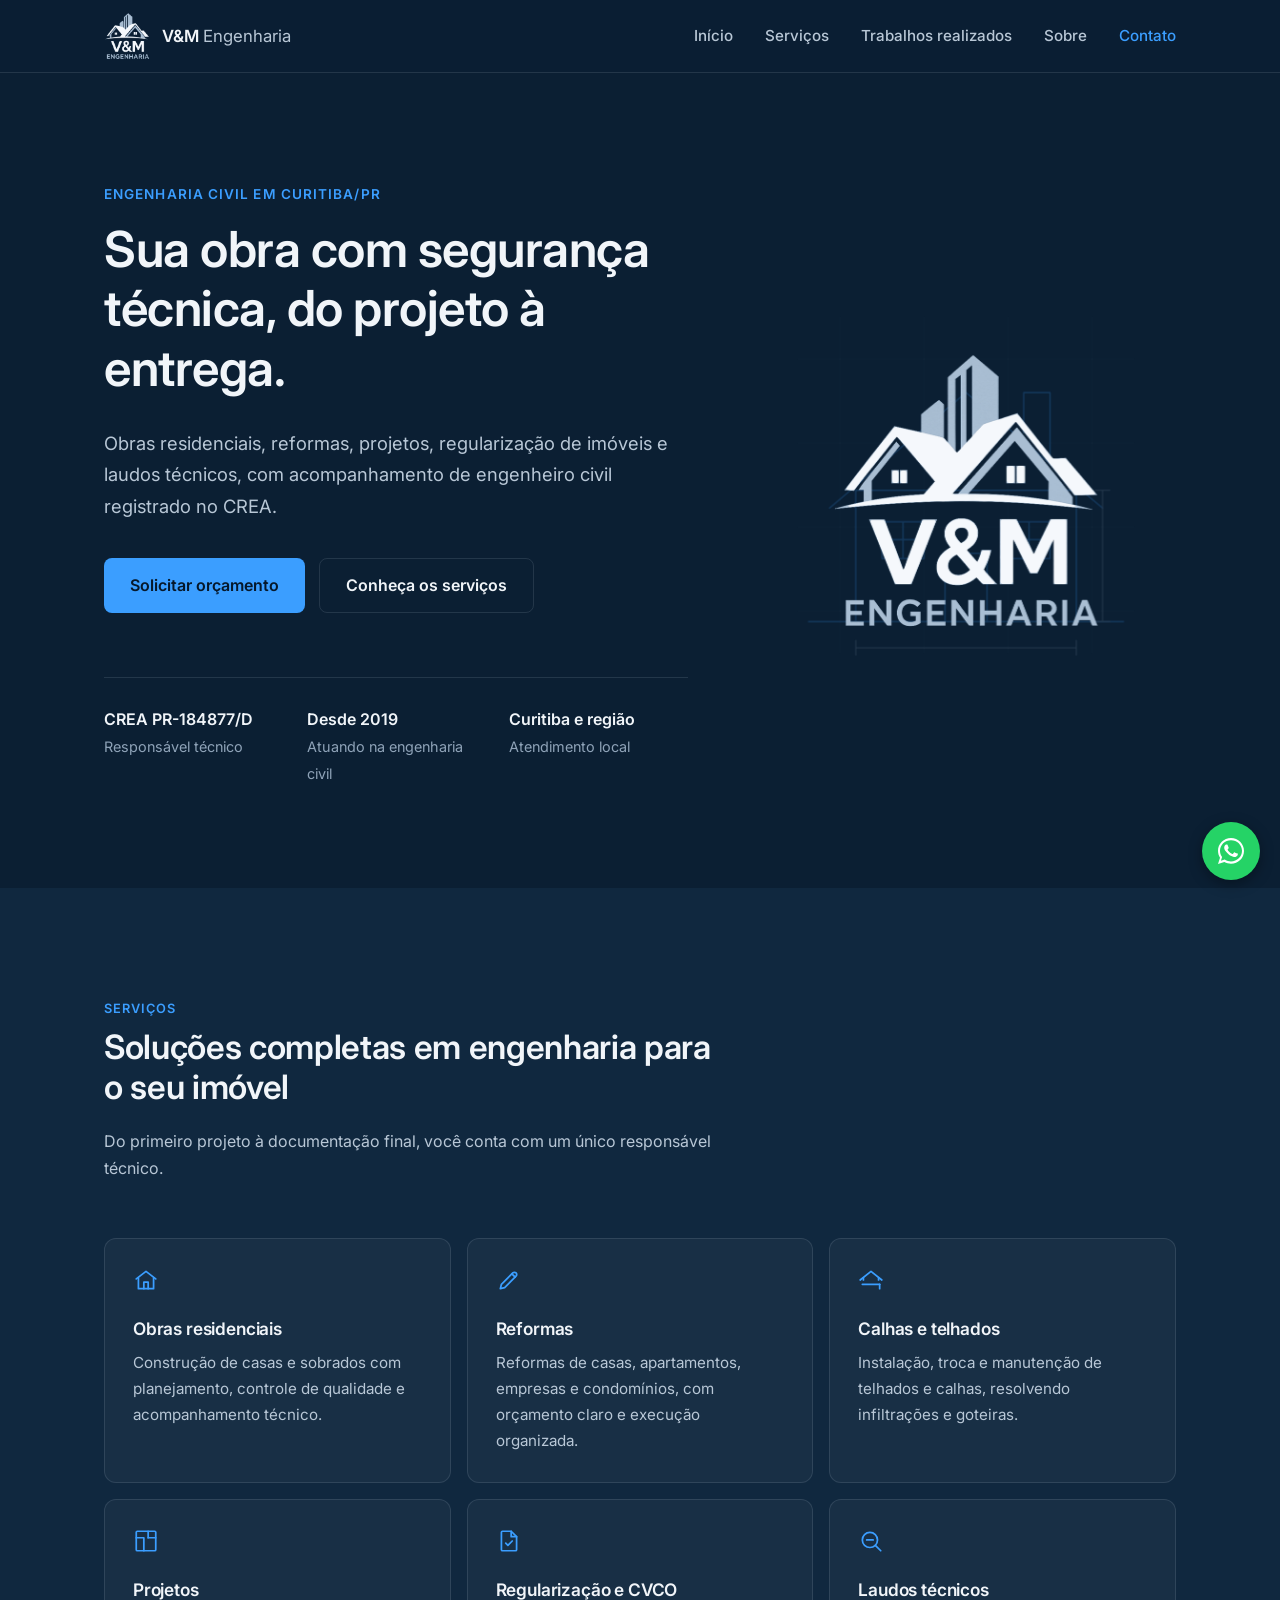
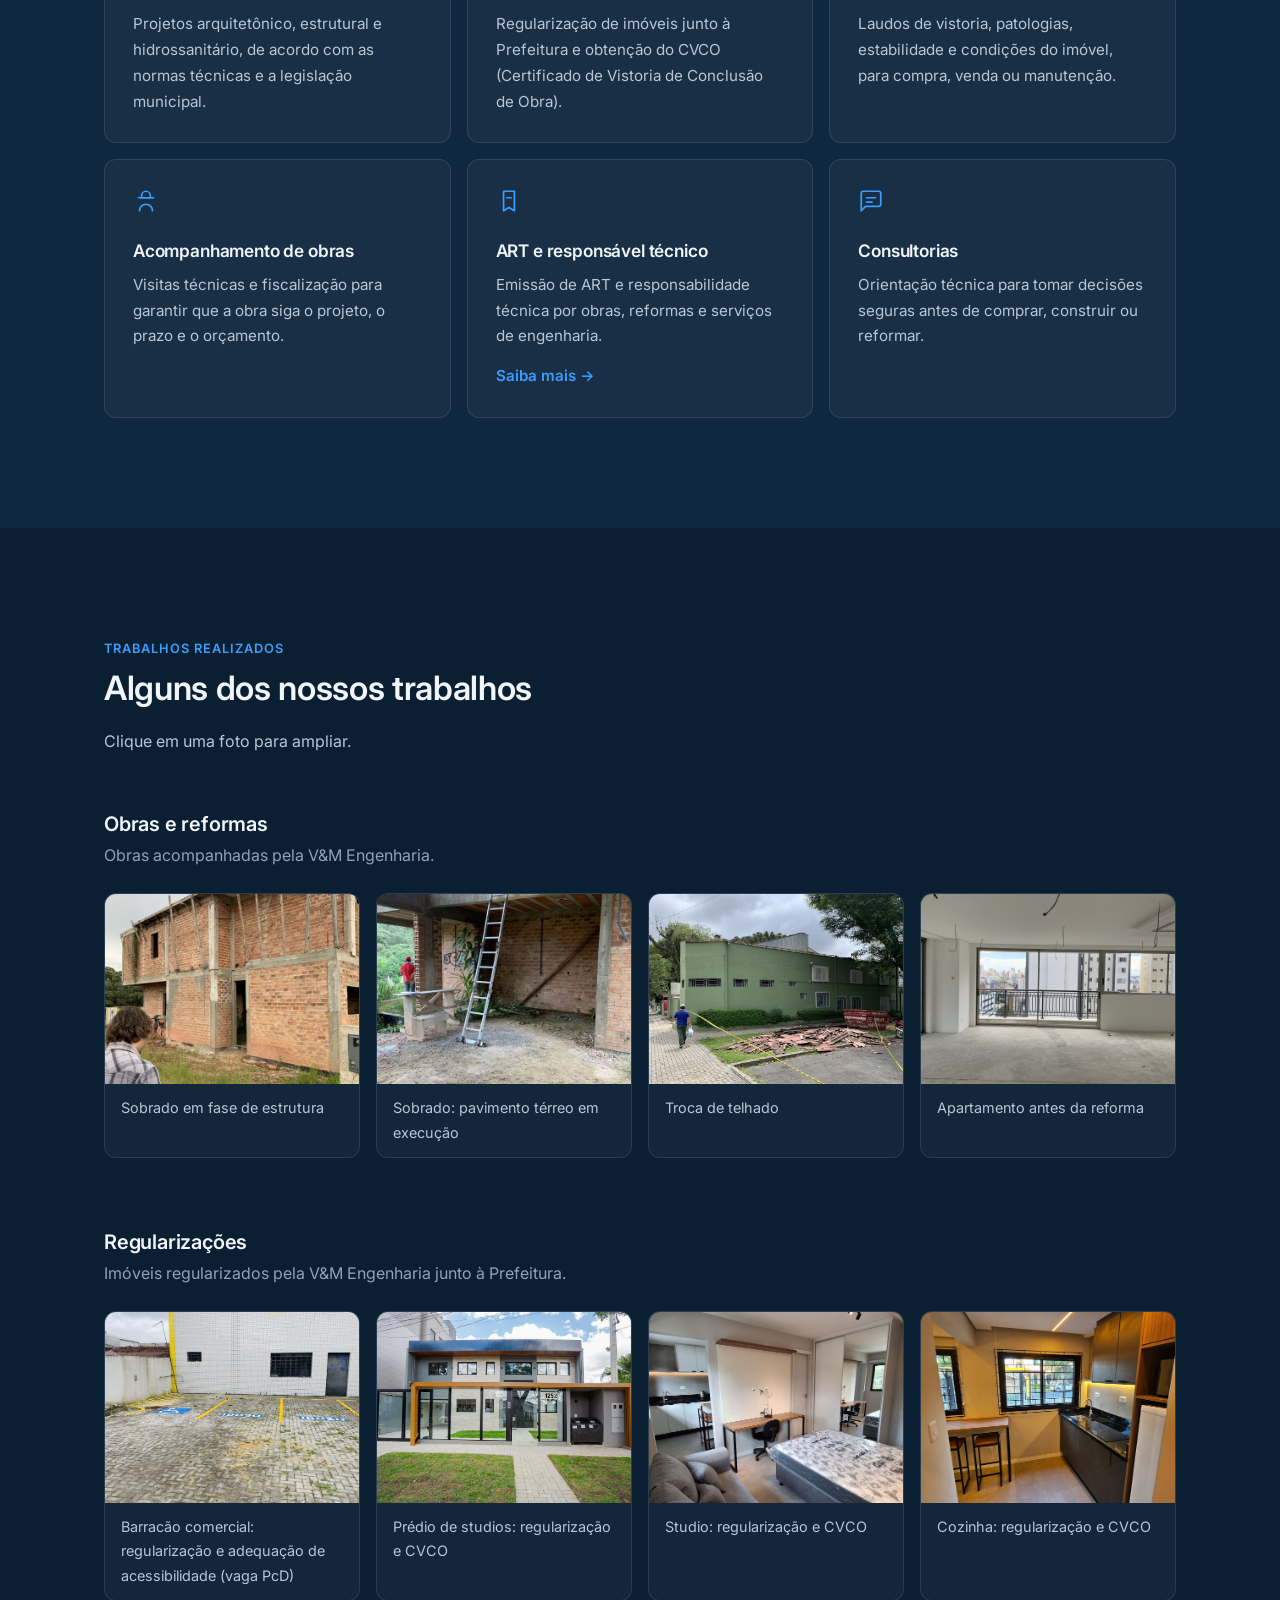
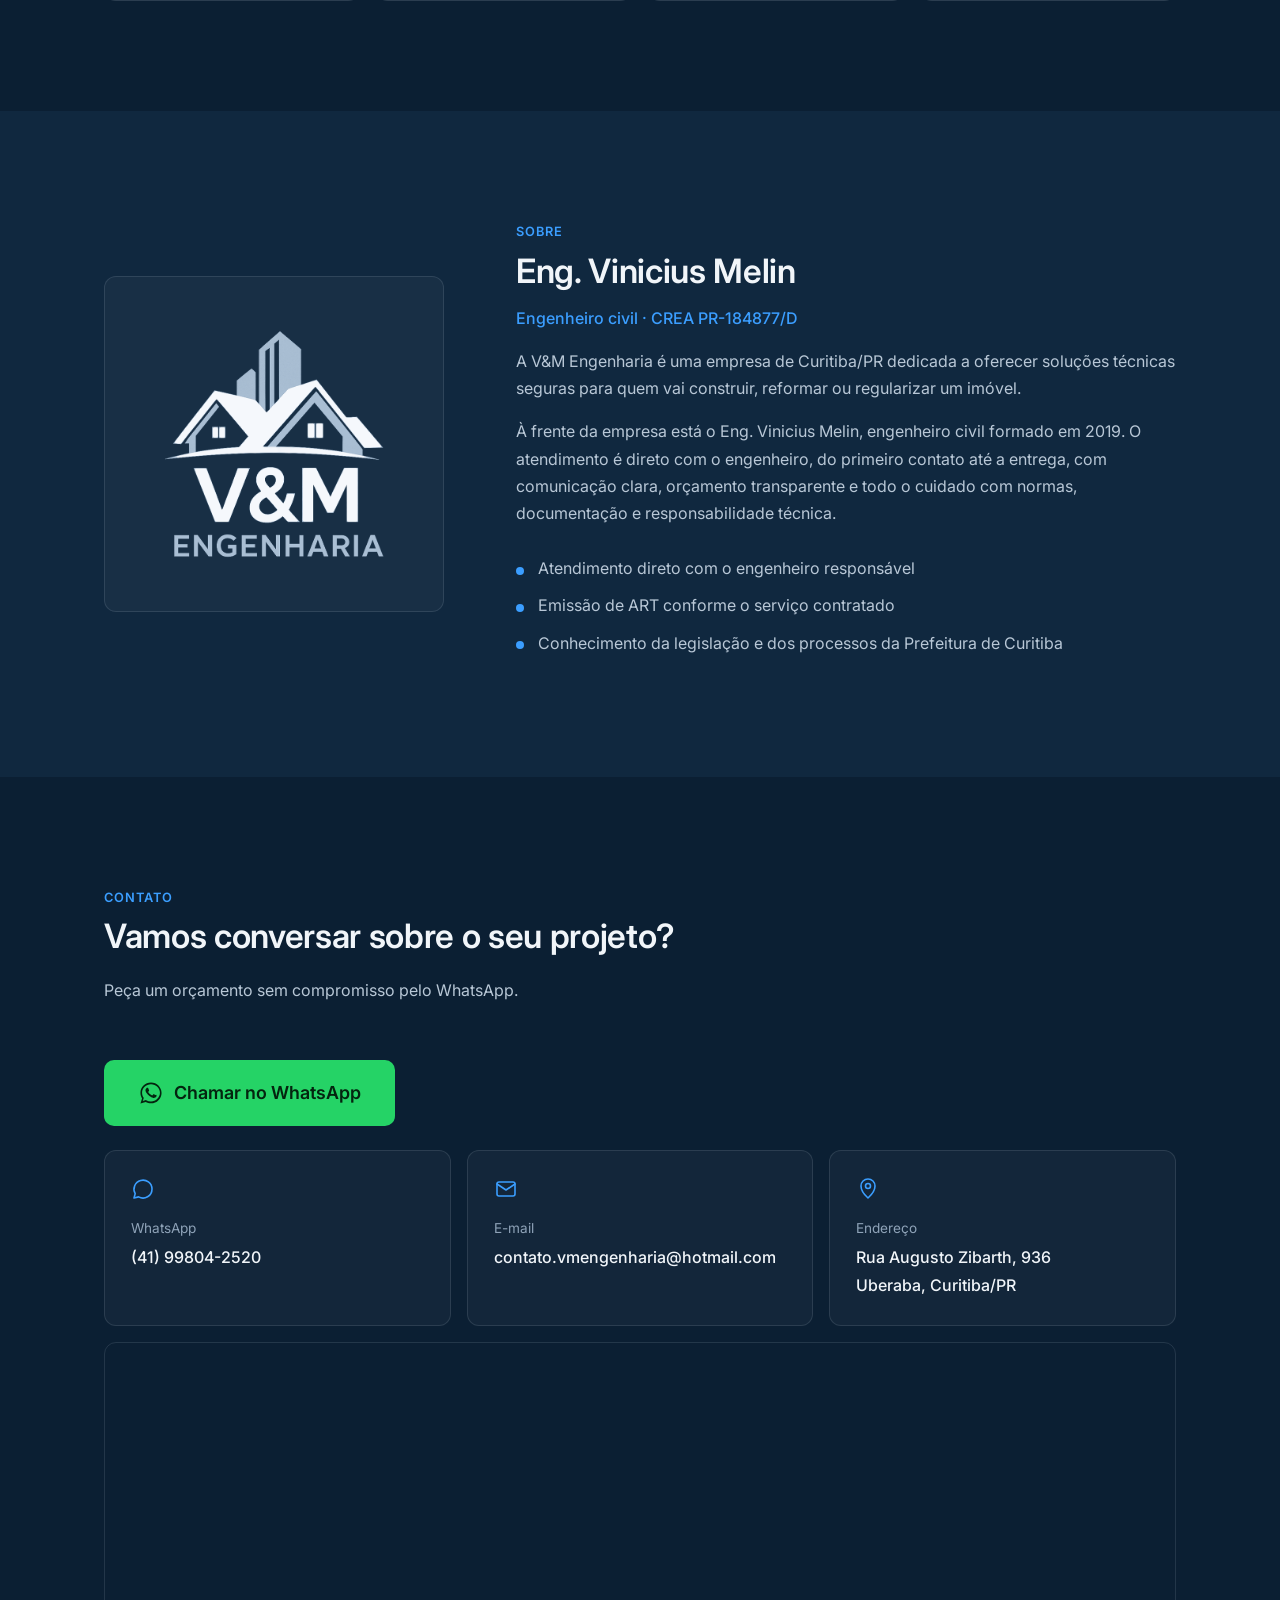
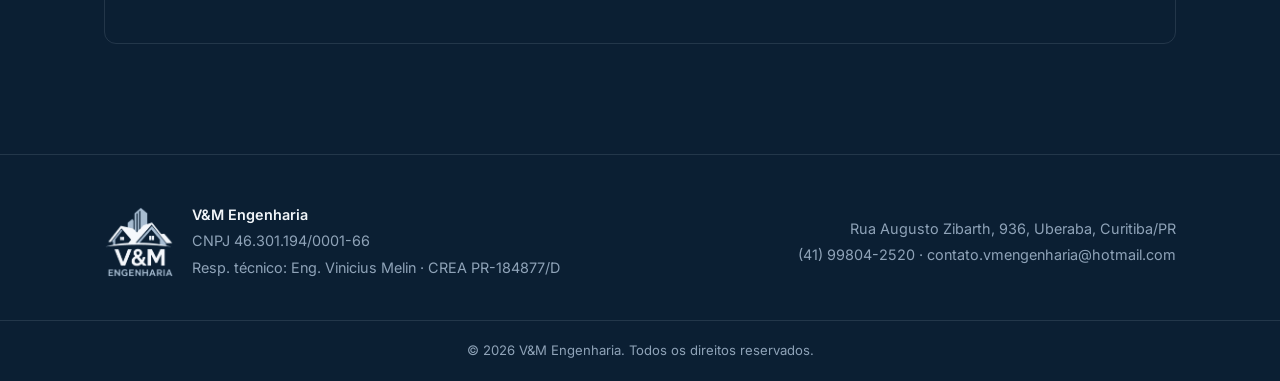
==== index.html @ ec6d2a5a "Publicação inicial Co-Authored-By: Claude Opus 5.5 <noreply@anthropic.com>" ====
<!DOCTYPE html>
<html lang="pt-BR">
<head>
  <meta charset="UTF-8">
  <meta name="viewport" content="width=device-width, initial-scale=1.0">
  <title>V&amp;M Engenharia | Engenharia civil em Curitiba/PR</title>
  <meta name="description" content="V&amp;M Engenharia em Curitiba/PR: obras residenciais, reformas, calhas e telhados, projetos, regularização de imóveis e CVCO, laudos técnicos e emissão de ART.">
  <meta property="og:type" content="website">
  <meta property="og:title" content="V&amp;M Engenharia">
  <meta property="og:description" content="Engenharia civil em Curitiba/PR: obras, reformas, projetos, regularização e laudos técnicos.">
  <meta property="og:url" content="https://vmengenhariacwb.github.io/">
  <meta property="og:image" content="https://vmengenhariacwb.github.io/fotos-otimizadas/og-image.jpg">
  <meta property="og:image:width" content="1200">
  <meta property="og:image:height" content="630">
  <meta name="theme-color" content="#0B1F33">
  <link rel="icon" type="image/png" href="fotos-otimizadas/favicon.png">
  <link rel="apple-touch-icon" href="fotos-otimizadas/favicon.png">
  <link rel="preconnect" href="https://fonts.googleapis.com">
  <link rel="preconnect" href="https://fonts.gstatic.com" crossorigin>
  <link href="https://fonts.googleapis.com/css2?family=Inter:wght@400;500;600;700&display=swap" rel="stylesheet">
  <link rel="stylesheet" href="css/style.css">
</head>
<body>

  <!-- ============ CABEÇALHO ============ -->
  <header class="header" id="topo">
    <div class="container header__inner">
      <a href="#inicio" class="header__logo" aria-label="V&amp;M Engenharia - voltar ao início">
        <img src="fotos-otimizadas/logo-vm-clara.png" alt="" width="46" height="48">
        <span>V&amp;M <strong>Engenharia</strong></span>
      </a>

      <button class="menu-toggle" aria-label="Abrir menu" aria-expanded="false" aria-controls="menu">
        <span></span><span></span><span></span>
      </button>

      <nav class="nav" id="menu">
        <a href="#inicio">Início</a>
        <a href="#servicos">Serviços</a>
        <a href="#trabalhos">Trabalhos realizados</a>
        <a href="#sobre">Sobre</a>
        <a href="#contato" class="nav__cta">Contato</a>
      </nav>
    </div>
  </header>

  <main>

    <!-- ============ INÍCIO ============ -->
    <section class="hero" id="inicio">
      <div class="container hero__inner">

        <!-- Animação: contorno de casa desenhado como planta técnica, depois o logo aparece -->
        <div class="planta hero__visual">
          <svg viewBox="0 0 400 400" aria-hidden="true">
            <g class="planta__grade">
              <path d="M40 80H360M40 160H360M40 240H360M40 320H360M80 40V360M160 40V360M240 40V360M320 40V360"/>
            </g>
            <g class="planta__casa">
              <path class="traco" style="--d:.1s" pathLength="1" d="M50 330H350"/>
              <path class="traco" style="--d:.4s" pathLength="1" d="M95 330V205H305V330"/>
              <path class="traco" style="--d:.9s" pathLength="1" d="M70 222 200 112 330 222"/>
              <path class="traco" style="--d:1.3s" pathLength="1" d="M255 150V112H280V172"/>
              <path class="traco" style="--d:1.5s" pathLength="1" d="M180 330V265H220V330"/>
              <path class="traco" style="--d:1.7s" pathLength="1" d="M120 235H160V270H120ZM140 235V270M120 252H160"/>
              <path class="traco" style="--d:1.8s" pathLength="1" d="M240 235H280V270H240ZM260 235V270M240 252H280"/>
              <path class="traco planta__cota" style="--d:2s" pathLength="1" d="M95 355H305M95 348V362M305 348V362"/>
              <path class="traco planta__cota" style="--d:2.1s" pathLength="1" d="M330 205V330M323 205H337M323 330H337"/>
            </g>
          </svg>
          <img class="planta__logo" src="fotos-otimizadas/logo-vm-clara.png" alt="Logo V&amp;M Engenharia" width="581" height="600">
        </div>

        <div class="hero__content">
          <p class="hero__tag">Engenharia civil em Curitiba/PR</p>
          <h1>Sua obra com segurança técnica, do projeto à entrega.</h1>
          <p class="hero__text">
            Obras residenciais, reformas, projetos, regularização de imóveis e laudos técnicos,
            com acompanhamento de engenheiro civil registrado no CREA.
          </p>
          <div class="hero__buttons">
            <a href="https://wa.me/5541998042520?text=Ol%C3%A1%2C%20vim%20pelo%20site%20da%20V%26M%20Engenharia%20e%20gostaria%20de%20um%20or%C3%A7amento." class="btn btn--primary" target="_blank" rel="noopener">Solicitar orçamento</a>
            <a href="#servicos" class="btn btn--outline">Conheça os serviços</a>
          </div>
          <ul class="hero__facts">
            <li><strong>CREA PR-184877/D</strong><span>Responsável técnico</span></li>
            <li><strong>Desde 2019</strong><span>Atuando na engenharia civil</span></li>
            <li><strong>Curitiba e região</strong><span>Atendimento local</span></li>
          </ul>
        </div>
      </div>
    </section>

    <!-- ============ SERVIÇOS ============ -->
    <section class="section section--alt" id="servicos">
      <div class="container">
        <div class="section__head">
          <p class="section__tag">Serviços</p>
          <h2>Soluções completas em engenharia para o seu imóvel</h2>
          <p>Do primeiro projeto à documentação final, você conta com um único responsável técnico.</p>
        </div>

        <div class="services">
          <article class="service anima-icone">
            <svg viewBox="0 0 24 24" aria-hidden="true"><path d="M3 11 12 4l9 7"/><path d="M5 10v10h14V10"/><path d="M10 20v-6h4v6"/></svg>
            <h3>Obras residenciais</h3>
            <p>Construção de casas e sobrados com planejamento, controle de qualidade e acompanhamento técnico.</p>
          </article>
          <article class="service anima-icone">
            <svg viewBox="0 0 24 24" aria-hidden="true"><path d="m14.7 6.3 3 3"/><path d="M4 20l1-4L15.5 5.5a2.1 2.1 0 0 1 3 3L8 19z"/></svg>
            <h3>Reformas</h3>
            <p>Reformas de casas, apartamentos, empresas e condomínios, com orçamento claro e execução organizada.</p>
          </article>
          <article class="service anima-icone">
            <svg viewBox="0 0 24 24" aria-hidden="true"><path d="M2 12 12 4l10 8"/><path d="M5 10v2"/><path d="M19 10v2"/><path d="M4 16h16"/><path d="M20 16v4"/></svg>
            <h3>Calhas e telhados</h3>
            <p>Instalação, troca e manutenção de telhados e calhas, resolvendo infiltrações e goteiras.</p>
          </article>
          <article class="service anima-icone">
            <svg viewBox="0 0 24 24" aria-hidden="true"><rect x="3" y="3" width="18" height="18" rx="1"/><path d="M3 9h7v12"/><path d="M14 9h7"/><path d="M14 3v6"/></svg>
            <h3>Projetos</h3>
            <p>Projetos arquitetônico, estrutural e hidrossanitário, de acordo com as normas técnicas e a legislação municipal.</p>
          </article>
          <article class="service anima-icone">
            <svg viewBox="0 0 24 24" aria-hidden="true"><path d="M14 3H6a1 1 0 0 0-1 1v16a1 1 0 0 0 1 1h12a1 1 0 0 0 1-1V8z"/><path d="M14 3v5h5"/><path d="m9 14 2 2 4-4"/></svg>
            <h3>Regularização e CVCO</h3>
            <p>Regularização de imóveis junto à Prefeitura e obtenção do CVCO (Certificado de Vistoria de Conclusão de Obra).</p>
          </article>
          <article class="service anima-icone">
            <svg viewBox="0 0 24 24" aria-hidden="true"><circle cx="11" cy="11" r="7"/><path d="m21 21-5-5"/><path d="M8 11h6"/></svg>
            <h3>Laudos técnicos</h3>
            <p>Laudos de vistoria, patologias, estabilidade e condições do imóvel, para compra, venda ou manutenção.</p>
          </article>
          <article class="service anima-icone">
            <svg viewBox="0 0 24 24" aria-hidden="true"><path d="M12 3a4 4 0 0 0-4 4v2h8V7a4 4 0 0 0-4-4z"/><path d="M5 9h14"/><path d="M6 21a6 6 0 0 1 12 0"/></svg>
            <h3>Acompanhamento de obras</h3>
            <p>Visitas técnicas e fiscalização para garantir que a obra siga o projeto, o prazo e o orçamento.</p>
          </article>
          <article class="service anima-icone">
            <svg viewBox="0 0 24 24" aria-hidden="true"><path d="M7 3h10v18l-5-3-5 3z"/><path d="M10 9h4"/></svg>
            <h3>ART e responsável técnico</h3>
            <p>Emissão de ART e responsabilidade técnica por obras, reformas e serviços de engenharia.</p>
            <a class="service__link" href="responsavel-tecnico/">Saiba mais <span aria-hidden="true">→</span></a>
          </article>
          <article class="service anima-icone">
            <svg viewBox="0 0 24 24" aria-hidden="true"><path d="M21 15a2 2 0 0 1-2 2H7l-4 4V5a2 2 0 0 1 2-2h14a2 2 0 0 1 2 2z"/><path d="M8 9h8"/><path d="M8 13h5"/></svg>
            <h3>Consultorias</h3>
            <p>Orientação técnica para tomar decisões seguras antes de comprar, construir ou reformar.</p>
          </article>
        </div>
      </div>
    </section>

    <!-- ============ TRABALHOS REALIZADOS ============ -->
    <section class="section" id="trabalhos">
      <div class="container">
        <div class="section__head">
          <p class="section__tag">Trabalhos realizados</p>
          <h2>Alguns dos nossos trabalhos</h2>
          <p>Clique em uma foto para ampliar.</p>
        </div>

        <h3 class="gallery__title">Obras e reformas</h3>
        <p class="gallery__subtitle">Obras acompanhadas pela V&amp;M Engenharia.</p>
        <div class="gallery">
          <figure><img src="fotos-otimizadas/obra-sobrado-estrutura.jpg" alt="Sobrado em fase de estrutura" loading="lazy"><figcaption>Sobrado em fase de estrutura</figcaption></figure>
          <figure><img src="fotos-otimizadas/obra-sobrado-terreo.jpg" alt="Pavimento térreo de sobrado em execução" loading="lazy"><figcaption>Sobrado: pavimento térreo em execução</figcaption></figure>
          <figure><img src="fotos-otimizadas/obra-troca-telhado.jpg" alt="Troca de telhado" loading="lazy"><figcaption>Troca de telhado</figcaption></figure>
          <figure><img src="fotos-otimizadas/obra-apartamento-antes.jpg" alt="Apartamento antes da reforma" loading="lazy"><figcaption>Apartamento antes da reforma</figcaption></figure>
        </div>

        <h3 class="gallery__title">Regularizações</h3>
        <p class="gallery__subtitle">Imóveis regularizados pela V&amp;M Engenharia junto à Prefeitura.</p>
        <div class="gallery">
          <figure><img src="fotos-otimizadas/regularizacao-barracao-vaga-pcd.jpg" alt="Barracão comercial com vagas PcD e de idoso demarcadas" loading="lazy"><figcaption>Barracão comercial: regularização e adequação de acessibilidade (vaga PcD)</figcaption></figure>
          <figure><img src="fotos-otimizadas/regularizacao-predio-fachada.jpg" alt="Fachada de prédio de studios" loading="lazy"><figcaption>Prédio de studios: regularização e CVCO</figcaption></figure>
          <figure><img src="fotos-otimizadas/regularizacao-predio-studio.jpg" alt="Studio do prédio regularizado" loading="lazy"><figcaption>Studio: regularização e CVCO</figcaption></figure>
          <figure><img src="fotos-otimizadas/regularizacao-predio-cozinha-1.jpg" alt="Cozinha de studio" loading="lazy"><figcaption>Cozinha: regularização e CVCO</figcaption></figure>
        </div>
      </div>
    </section>

    <!-- ============ SOBRE ============ -->
    <section class="section section--alt" id="sobre">
      <div class="container about">
        <div class="about__logo">
          <img src="fotos-otimizadas/logo-vm-clara.png" alt="Logo V&amp;M Engenharia" loading="lazy" width="581" height="600">
        </div>
        <div class="about__text">
          <p class="section__tag">Sobre</p>
          <h2>Eng. Vinicius Melin</h2>
          <p class="about__role">Engenheiro civil · CREA PR-184877/D</p>
          <p>
            A V&amp;M Engenharia é uma empresa de Curitiba/PR dedicada a oferecer soluções técnicas
            seguras para quem vai construir, reformar ou regularizar um imóvel.
          </p>
          <p>
            À frente da empresa está o Eng. Vinicius Melin, engenheiro civil formado em 2019. O atendimento
            é direto com o engenheiro, do primeiro contato até a entrega, com comunicação clara,
            orçamento transparente e todo o cuidado com normas, documentação e responsabilidade técnica.
          </p>
          <ul class="about__list">
            <li>Atendimento direto com o engenheiro responsável</li>
            <li>Emissão de ART conforme o serviço contratado</li>
            <li>Conhecimento da legislação e dos processos da Prefeitura de Curitiba</li>
          </ul>
        </div>
      </div>
    </section>

    <!-- ============ CONTATO ============ -->
    <section class="section" id="contato">
      <div class="container">
        <div class="section__head">
          <p class="section__tag">Contato</p>
          <h2>Vamos conversar sobre o seu projeto?</h2>
          <p>Peça um orçamento sem compromisso pelo WhatsApp.</p>
        </div>

        <a class="btn btn--whatsapp btn--grande contact__cta" href="https://wa.me/5541998042520?text=Ol%C3%A1%2C%20vim%20pelo%20site%20da%20V%26M%20Engenharia%20e%20gostaria%20de%20um%20or%C3%A7amento." target="_blank" rel="noopener">
          <svg viewBox="0 0 32 32" aria-hidden="true"><path fill="currentColor" d="M16 3C8.8 3 3 8.7 3 15.8c0 2.5.7 4.9 2 7L3 29l6.4-2c2 1.1 4.3 1.7 6.6 1.7 7.2 0 13-5.7 13-12.8S23.2 3 16 3zm0 23.4c-2.1 0-4.1-.6-5.9-1.6l-.4-.3-3.8 1.2 1.2-3.7-.3-.4c-1.2-1.8-1.8-3.8-1.8-5.9C5 9.9 9.9 5.2 16 5.2s11 4.7 11 10.6-4.9 10.6-11 10.6zm6-7.9c-.3-.2-2-1-2.3-1.1-.3-.1-.5-.2-.7.2-.2.3-.8 1-1 1.2-.2.2-.4.2-.7.1-.3-.2-1.4-.5-2.7-1.6-1-.9-1.7-2-1.9-2.3-.2-.3 0-.5.1-.7l.5-.6c.2-.2.2-.4.3-.6.1-.2 0-.4 0-.6l-1-2.4c-.3-.6-.5-.5-.7-.5h-.6c-.2 0-.6.1-.9.4-.3.3-1.2 1.1-1.2 2.7s1.2 3.1 1.4 3.4c.2.2 2.4 3.6 5.8 5 .8.3 1.4.5 1.9.7.8.3 1.5.2 2.1.1.6-.1 2-.8 2.2-1.6.3-.8.3-1.4.2-1.6-.1-.1-.3-.2-.6-.4z"/></svg>
          Chamar no WhatsApp
        </a>

        <div class="contact">
          <a class="contact__card" href="https://wa.me/5541998042520?text=Ol%C3%A1%2C%20vim%20pelo%20site%20da%20V%26M%20Engenharia%20e%20gostaria%20de%20um%20or%C3%A7amento." target="_blank" rel="noopener">
            <svg viewBox="0 0 24 24" aria-hidden="true"><path d="M21 12a9 9 0 0 1-13.4 7.9L3 21l1.2-4.4A9 9 0 1 1 21 12z"/></svg>
            <span class="contact__label">WhatsApp</span>
            <span class="contact__value">(41) 99804-2520</span>
          </a>
          <a class="contact__card" href="mailto:contato.vmengenharia@hotmail.com">
            <svg viewBox="0 0 24 24" aria-hidden="true"><rect x="3" y="5" width="18" height="14" rx="2"/><path d="m3 7 9 6 9-6"/></svg>
            <span class="contact__label">E-mail</span>
            <span class="contact__value">contato.vmengenharia@hotmail.com</span>
          </a>
          <a class="contact__card" href="https://www.google.com/maps/search/?api=1&amp;query=Rua+Augusto+Zibarth+936+Uberaba+Curitiba+PR" target="_blank" rel="noopener">
            <svg viewBox="0 0 24 24" aria-hidden="true"><path d="M12 21s-7-6.2-7-12a7 7 0 0 1 14 0c0 5.8-7 12-7 12z"/><circle cx="12" cy="9" r="2.5"/></svg>
            <span class="contact__label">Endereço</span>
            <span class="contact__value">Rua Augusto Zibarth, 936<br>Uberaba, Curitiba/PR</span>
          </a>
        </div>

        <div class="map">
          <iframe title="Mapa: Rua Augusto Zibarth, 936, Uberaba, Curitiba/PR" src="https://maps.google.com/maps?q=Rua%20Augusto%20Zibarth%2C%20936%2C%20Uberaba%2C%20Curitiba%20PR&amp;z=15&amp;output=embed" loading="lazy" referrerpolicy="no-referrer-when-downgrade"></iframe>
        </div>
      </div>
    </section>

  </main>

  <!-- ============ RODAPÉ ============ -->
  <footer class="footer">
    <div class="container footer__inner">
      <div class="footer__brand">
        <img src="fotos-otimizadas/logo-vm-clara.png" alt="Logo V&amp;M Engenharia" width="70" height="72" loading="lazy">
        <div>
          <strong>V&amp;M Engenharia</strong>
          <p>CNPJ 46.301.194/0001-66</p>
          <p>Resp. técnico: Eng. Vinicius Melin · CREA PR-184877/D</p>
        </div>
      </div>
      <div class="footer__info">
        <p>Rua Augusto Zibarth, 936, Uberaba, Curitiba/PR</p>
        <p>(41) 99804-2520 · contato.vmengenharia@hotmail.com</p>
      </div>
    </div>
    <p class="footer__copy">© <span id="ano">2026</span> V&amp;M Engenharia. Todos os direitos reservados.</p>
  </footer>

  <!-- Botão flutuante de WhatsApp -->
  <a class="whatsapp-float" href="https://wa.me/5541998042520?text=Ol%C3%A1%2C%20vim%20pelo%20site%20da%20V%26M%20Engenharia%20e%20gostaria%20de%20um%20or%C3%A7amento." target="_blank" rel="noopener" aria-label="Conversar pelo WhatsApp">
    <svg viewBox="0 0 32 32" aria-hidden="true"><path fill="currentColor" d="M16 3C8.8 3 3 8.7 3 15.8c0 2.5.7 4.9 2 7L3 29l6.4-2c2 1.1 4.3 1.7 6.6 1.7 7.2 0 13-5.7 13-12.8S23.2 3 16 3zm0 23.4c-2.1 0-4.1-.6-5.9-1.6l-.4-.3-3.8 1.2 1.2-3.7-.3-.4c-1.2-1.8-1.8-3.8-1.8-5.9C5 9.9 9.9 5.2 16 5.2s11 4.7 11 10.6-4.9 10.6-11 10.6zm6-7.9c-.3-.2-2-1-2.3-1.1-.3-.1-.5-.2-.7.2-.2.3-.8 1-1 1.2-.2.2-.4.2-.7.1-.3-.2-1.4-.5-2.7-1.6-1-.9-1.7-2-1.9-2.3-.2-.3 0-.5.1-.7l.5-.6c.2-.2.2-.4.3-.6.1-.2 0-.4 0-.6l-1-2.4c-.3-.6-.5-.5-.7-.5h-.6c-.2 0-.6.1-.9.4-.3.3-1.2 1.1-1.2 2.7s1.2 3.1 1.4 3.4c.2.2 2.4 3.6 5.8 5 .8.3 1.4.5 1.9.7.8.3 1.5.2 2.1.1.6-.1 2-.8 2.2-1.6.3-.8.3-1.4.2-1.6-.1-.1-.3-.2-.6-.4z"/></svg>
  </a>

  <!-- Visualizador de fotos ampliadas -->
  <div class="lightbox" id="lightbox" hidden>
    <button class="lightbox__close" aria-label="Fechar">&times;</button>
    <button class="lightbox__nav lightbox__prev" aria-label="Foto anterior">&#8249;</button>
    <figure>
      <img src="" alt="">
      <figcaption></figcaption>
    </figure>
    <button class="lightbox__nav lightbox__next" aria-label="Próxima foto">&#8250;</button>
  </div>

  <script src="js/script.js"></script>
</body>
</html>
---- css/style.css ----
/* =========================================================
   V&M Engenharia - folha de estilos (tema escuro, minimalista)
   Usada pelo site principal e pela landing page (responsavel-tecnico/)
   ========================================================= */
:root {
  --fundo: #0B1F33;          /* fundo principal (azul-marinho) */
  --fundo-alt: #10283F;      /* seções alternadas */
  --card: rgba(255, 255, 255, .035); /* card levemente mais claro que a seção */
  --borda: rgba(184, 199, 214, .14);
  --titulo: #F1F5F9;
  --texto: #B8C7D6;
  --texto-suave: #8FA3B8;
  --destaque: #3B9EFF;       /* única cor de destaque */
  --destaque-hover: #64B3FF;
  --whatsapp: #25D366;
  --whatsapp-hover: #3BE07A;
  --whatsapp-texto: #04240F; /* texto escuro sobre o verde (boa leitura) */
  --raio: 12px;
  --fonte: "Inter", "Segoe UI", Roboto, Helvetica, Arial, sans-serif;
  color-scheme: dark;
}

* { box-sizing: border-box; }
html { scroll-behavior: smooth; scroll-padding-top: 80px; }
body {
  margin: 0;
  font-family: var(--fonte);
  color: var(--texto);
  background: var(--fundo);
  line-height: 1.7;
  font-size: 16px;
  -webkit-font-smoothing: antialiased;
}
img { max-width: 100%; display: block; }
a { color: var(--destaque); }
a:hover { color: var(--destaque-hover); }
:focus-visible { outline: 2px solid var(--destaque); outline-offset: 3px; }
h1, h2, h3 { line-height: 1.2; margin: 0 0 .6em; color: var(--titulo); font-weight: 600; letter-spacing: -.01em; }
h2 { font-size: clamp(1.6rem, 3.5vw, 2.1rem); }
h3 { font-size: 1.08rem; }
p { margin: 0 0 1em; }

.container { width: 100%; max-width: 1120px; margin: 0 auto; padding-inline: 24px; }

/* ---------- Botões ---------- */
.btn {
  display: inline-flex; align-items: center; justify-content: center; gap: 10px;
  padding: 13px 26px;
  border-radius: 8px;
  font-weight: 600;
  text-decoration: none;
  transition: background .2s, color .2s, border-color .2s;
}
.btn--primary { background: var(--destaque); color: #06182A; }
.btn--primary:hover { background: var(--destaque-hover); color: #06182A; }
.btn--outline { border: 1px solid var(--borda); color: var(--titulo); }
.btn--outline:hover { border-color: var(--destaque); color: var(--titulo); }
.btn--whatsapp { background: var(--whatsapp); color: var(--whatsapp-texto); }
.btn--whatsapp:hover { background: var(--whatsapp-hover); color: var(--whatsapp-texto); }
.btn--whatsapp svg { width: 22px; height: 22px; flex-shrink: 0; }
.btn--grande { font-size: 1.12rem; padding: 18px 34px; border-radius: 10px; }
.btn--grande svg { width: 26px; height: 26px; }
.btn--pequeno { padding: 9px 16px; font-size: .92rem; }

/* ---------- Cabeçalho ---------- */
.header {
  position: sticky; top: 0; z-index: 50;
  background: rgba(11, 31, 51, .92);
  backdrop-filter: blur(8px);
  -webkit-backdrop-filter: blur(8px);
  border-bottom: 1px solid var(--borda);
}
.header__inner { display: flex; align-items: center; justify-content: space-between; height: 72px; }
.header__logo { display: flex; align-items: center; gap: 12px; text-decoration: none; color: var(--titulo); font-size: 1.05rem; font-weight: 600; }
.header__logo:hover { color: var(--titulo); }
.header__logo img { width: auto; height: 48px; }
.header__logo strong { font-weight: 400; color: var(--texto); }

.nav { display: flex; gap: 32px; align-items: center; }
.nav a { text-decoration: none; color: var(--texto); font-weight: 500; font-size: .95rem; }
.nav a:hover { color: var(--titulo); }
.nav .nav__cta { color: var(--destaque); }
.nav .nav__cta:hover { color: var(--destaque-hover); }

.menu-toggle { display: none; background: none; border: 0; padding: 10px; cursor: pointer; }
.menu-toggle span { display: block; width: 24px; height: 2px; background: var(--titulo); margin: 6px 0; border-radius: 2px; transition: .25s; }
.menu-toggle[aria-expanded="true"] span:nth-child(1) { transform: translateY(8px) rotate(45deg); }
.menu-toggle[aria-expanded="true"] span:nth-child(2) { opacity: 0; }
.menu-toggle[aria-expanded="true"] span:nth-child(3) { transform: translateY(-8px) rotate(-45deg); }

/* ---------- Início (hero) ---------- */
.hero { padding-block: 110px 100px; background: var(--fundo); }
.hero__inner {
  display: grid; grid-template-columns: minmax(0, 1.35fr) minmax(0, 1fr);
  grid-template-areas: "conteudo visual";
  gap: 56px; align-items: center;
}
.hero__content { grid-area: conteudo; }
.hero__visual { grid-area: visual; justify-self: end; }
.hero h1 { font-size: clamp(2rem, 5vw, 3.1rem); max-width: 760px; }
.hero__tag { font-size: .85rem; font-weight: 600; color: var(--destaque); letter-spacing: .08em; text-transform: uppercase; }
.hero__text { font-size: 1.15rem; max-width: 580px; }
.hero__buttons { display: flex; flex-wrap: wrap; gap: 14px; margin: 36px 0 64px; }
.hero__facts {
  list-style: none; padding: 28px 0 0; margin: 0;
  display: grid; grid-template-columns: repeat(3, minmax(0, 1fr)); gap: 24px;
  border-top: 1px solid var(--borda);
  max-width: 760px;
}
.hero__facts strong { display: block; color: var(--titulo); font-weight: 600; }
.hero__facts span { font-size: .9rem; color: var(--texto-suave); }

/* ---------- Animação "planta técnica" + logo ----------
   1) linhas finas da casa são desenhadas uma a uma;
   2) o desenho fica bem suave ao fundo;
   3) o logo aparece por cima. Roda uma vez e para. */
.planta { position: relative; width: 100%; max-width: 420px; aspect-ratio: 1 / 1; }
.planta svg {
  position: absolute; inset: 0; width: 100%; height: 100%;
  fill: none; stroke-linecap: round; stroke-linejoin: round;
  animation: planta-recua 1s ease 2.7s forwards;
}
.planta__grade { stroke: var(--borda); stroke-width: .8; opacity: 0; animation: aparece .8s ease forwards; }
.planta__casa { stroke: var(--destaque); stroke-width: 1.4; }
.planta__cota { stroke: var(--texto-suave); stroke-width: 1; }
.planta .traco { stroke-dasharray: 1; stroke-dashoffset: 1; animation: desenha 1s ease-out var(--d, 0s) forwards; }
.planta__logo {
  position: absolute; left: 50%; top: 50%; width: 66%; height: auto;
  transform: translate(-50%, -48%) scale(.94); opacity: 0;
  animation: logo-aparece 1s ease-out 2.7s forwards;
}
@keyframes desenha { to { stroke-dashoffset: 0; } }
@keyframes aparece { to { opacity: 1; } }
@keyframes planta-recua { to { opacity: .2; } }
@keyframes logo-aparece { to { opacity: 1; transform: translate(-50%, -48%) scale(1); } }

/* ---------- Seções ---------- */
.section { padding-block: 110px; background: var(--fundo); }
.section--alt { background: var(--fundo-alt); }
.section__head { max-width: 620px; margin: 0 0 56px; }
.section__tag { font-size: .8rem; font-weight: 600; color: var(--destaque); letter-spacing: .08em; text-transform: uppercase; margin-bottom: .6em; }

/* ---------- Serviços (3 colunas) ---------- */
.services { display: grid; grid-template-columns: repeat(3, minmax(0, 1fr)); gap: 16px; }
.service {
  background: var(--card);
  border: 1px solid var(--borda);
  border-radius: var(--raio);
  padding: 28px;
  transition: border-color .2s;
}
.service:hover { border-color: rgba(59, 158, 255, .45); }
.service svg {
  width: 26px; height: 26px; margin-bottom: 18px;
  fill: none; stroke: var(--destaque); stroke-width: 1.6; stroke-linecap: round; stroke-linejoin: round;
}
.service p { margin: 0; font-size: .95rem; }
.service__link { display: inline-block; margin-top: 14px; font-weight: 600; font-size: .95rem; text-decoration: none; }
.service__link:hover { text-decoration: underline; }

/* ---------- Animações ao aparecer na tela ----------
   Só valem quando o JavaScript liga a classe "anima" no <html>
   (ele não liga se a pessoa desativou animações no computador). */
.anima .anima-icone svg * { stroke-dasharray: 1; stroke-dashoffset: 1; transition: stroke-dashoffset 1.1s ease-out var(--atraso, 0s); }
.anima .anima-icone.visivel svg * { stroke-dashoffset: 0; }
.anima .anima-passo { opacity: 0; transform: translateY(18px); transition: opacity .6s ease var(--atraso, 0s), transform .6s ease var(--atraso, 0s); }
.anima .anima-passo.visivel { opacity: 1; transform: none; }

/* ---------- Trabalhos realizados (4 fotos por grupo) ---------- */
.gallery__title { font-size: 1.25rem; margin-bottom: .3em; }
.gallery__subtitle { color: var(--texto-suave); margin-bottom: 24px; }
.gallery { display: grid; grid-template-columns: repeat(4, minmax(0, 1fr)); gap: 16px; margin-bottom: 72px; }
.gallery:last-child { margin-bottom: 0; }
.gallery figure {
  margin: 0; background: var(--card); border: 1px solid var(--borda);
  border-radius: var(--raio); overflow: hidden; cursor: zoom-in;
  transition: border-color .2s;
}
.gallery figure:hover { border-color: rgba(59, 158, 255, .45); }
.gallery img { width: 100%; aspect-ratio: 4 / 3; object-fit: cover; }
.gallery figcaption { padding: 12px 16px; font-size: .9rem; color: var(--texto); }

/* ---------- Sobre ---------- */
.about { display: grid; grid-template-columns: 340px 1fr; gap: 72px; align-items: center; }
.about__logo {
  background: var(--card); border: 1px solid var(--borda); border-radius: var(--raio);
  padding: 48px; display: grid; place-items: center;
}
.about__logo img { width: 100%; max-width: 230px; height: auto; }
.about__role { font-weight: 500; color: var(--destaque); margin-top: -.4em; }
.about__list { list-style: none; padding: 0; margin: 28px 0 0; }
.about__list li { position: relative; padding-left: 22px; margin-bottom: 10px; }
.about__list li::before {
  content: ""; position: absolute; left: 0; top: .72em;
  width: 8px; height: 8px; border-radius: 50%; background: var(--destaque);
}

/* ---------- Contato ---------- */
.contact__cta { margin-bottom: 24px; }
.contact { display: grid; grid-template-columns: repeat(3, minmax(0, 1fr)); gap: 16px; }
.contact__card {
  display: flex; flex-direction: column; gap: 4px;
  background: var(--card); border: 1px solid var(--borda);
  border-radius: var(--raio); padding: 26px; color: var(--titulo); text-decoration: none;
  transition: border-color .2s;
}
.contact__card:hover { border-color: rgba(59, 158, 255, .45); color: var(--titulo); }
.contact__card svg { width: 24px; height: 24px; fill: none; stroke: var(--destaque); stroke-width: 1.6; stroke-linecap: round; stroke-linejoin: round; margin-bottom: 12px; }
.contact__label { font-size: .85rem; color: var(--texto-suave); }
.contact__value { font-weight: 500; overflow-wrap: anywhere; }
.map { margin-top: 16px; border-radius: var(--raio); overflow: hidden; border: 1px solid var(--borda); }
.map iframe { display: block; width: 100%; height: 300px; border: 0; filter: grayscale(.3) brightness(.85); }

/* ---------- Rodapé ---------- */
.footer { background: var(--fundo); border-top: 1px solid var(--borda); font-size: .9rem; color: var(--texto-suave); padding-top: 48px; }
.footer__inner { display: flex; flex-wrap: wrap; justify-content: space-between; gap: 28px; align-items: center; padding-bottom: 36px; }
.footer__brand { display: flex; align-items: center; gap: 18px; }
.footer__brand img { width: auto; height: 72px; }
.footer__brand strong { color: var(--titulo); font-weight: 600; }
.footer p { margin: 2px 0; }
.footer__info { text-align: right; }
.footer__copy { text-align: center; border-top: 1px solid var(--borda); padding: 18px 24px calc(18px + env(safe-area-inset-bottom, 0px)); margin: 0; font-size: .82rem; }

/* ---------- Botão flutuante de WhatsApp ---------- */
.whatsapp-float {
  position: fixed; right: 20px; bottom: calc(20px + env(safe-area-inset-bottom, 0px)); z-index: 60;
  width: 58px; height: 58px; border-radius: 50%;
  background: var(--whatsapp); color: #FFFFFF;
  display: grid; place-items: center;
  box-shadow: 0 4px 14px rgba(0, 0, 0, .35);
  transition: transform .2s;
}
.whatsapp-float:hover { transform: scale(1.06); color: #FFFFFF; }
.whatsapp-float svg { width: 32px; height: 32px; }

/* ---------- Foto ampliada ---------- */
.lightbox {
  position: fixed; inset: 0; z-index: 100;
  background: rgba(4, 14, 24, .96);
  display: flex; align-items: center; justify-content: center; padding: 20px;
}
.lightbox[hidden] { display: none; }
.lightbox figure { margin: 0; max-width: 1100px; text-align: center; }
.lightbox img { max-width: 100%; max-height: 80vh; margin: 0 auto; border-radius: 8px; }
.lightbox figcaption { color: var(--titulo); margin-top: 12px; }
.lightbox button { background: none; border: 0; color: var(--titulo); cursor: pointer; line-height: 1; }
.lightbox__close { position: absolute; top: 14px; right: 20px; font-size: 2.6rem; }
.lightbox__nav { font-size: 3.4rem; padding: 10px 16px; opacity: .7; }
.lightbox__nav:hover, .lightbox__close:hover { opacity: 1; }

/* =========================================================
   LANDING PAGE - Responsável Técnico (responsavel-tecnico/)
   ========================================================= */
.lp-hero { padding-block: 64px 96px; text-align: center; }
.lp-hero .planta { max-width: 190px; margin: 0 auto 28px; }
.lp-hero h1 { font-size: clamp(1.9rem, 5vw, 2.9rem); max-width: 820px; margin-inline: auto; }
.lp-hero__sub { font-size: 1.15rem; max-width: 640px; margin: 0 auto 36px; }
.lp-hero__nota { margin: 16px 0 0; font-size: .9rem; color: var(--texto-suave); }

.lp-grid { display: grid; grid-template-columns: repeat(2, minmax(0, 1fr)); gap: 16px; }
.lp-item {
  display: flex; gap: 16px; align-items: flex-start;
  background: var(--card); border: 1px solid var(--borda); border-radius: var(--raio);
  padding: 24px;
}
.lp-item svg { width: 24px; height: 24px; flex-shrink: 0; margin-top: 2px; fill: none; stroke: var(--destaque); stroke-width: 1.7; stroke-linecap: round; stroke-linejoin: round; }
.lp-item p { margin: 0; color: var(--titulo); }
.lp-item small { display: block; color: var(--texto); font-size: .92rem; margin-top: 4px; }

.lp-passos { list-style: none; margin: 0; padding: 0; display: grid; grid-template-columns: repeat(4, minmax(0, 1fr)); gap: 16px; counter-reset: passo; }
.lp-passo {
  background: var(--card); border: 1px solid var(--borda); border-radius: var(--raio);
  padding: 26px 24px; counter-increment: passo;
}
.lp-passo::before {
  content: counter(passo);
  display: grid; place-items: center; width: 40px; height: 40px; margin-bottom: 18px;
  border: 1px solid var(--destaque); border-radius: 50%;
  color: var(--destaque); font-weight: 600;
}
.lp-passo p { margin: 0; }

.lp-confianca { display: grid; grid-template-columns: 220px 1fr; gap: 48px; align-items: center; }
.lp-confianca .about__logo { padding: 36px; }
.lp-confianca__dados { list-style: none; margin: 20px 0 0; padding: 0; display: grid; gap: 8px; }
.lp-confianca__dados li { color: var(--titulo); }
.lp-confianca__dados span { color: var(--texto-suave); display: inline-block; min-width: 170px; }

.lp-faq { max-width: 780px; }
.lp-faq details { border-bottom: 1px solid var(--borda); }
.lp-faq summary {
  cursor: pointer; list-style: none; padding: 22px 36px 22px 0; position: relative;
  color: var(--titulo); font-weight: 600; font-size: 1.05rem;
}
.lp-faq summary::-webkit-details-marker { display: none; }
.lp-faq summary::after {
  content: "+"; position: absolute; right: 4px; top: 50%; transform: translateY(-50%);
  color: var(--destaque); font-size: 1.5rem; font-weight: 400;
}
.lp-faq details[open] summary::after { content: "−"; }
.lp-faq details p { padding: 0 0 22px; margin: 0; }

.lp-final { text-align: center; }
.lp-final .section__head { margin-inline: auto; }

.lp-footer { padding-top: 36px; }
.lp-footer .footer__inner { padding-bottom: 28px; }

/* ---------- Respeita quem desativa animações no computador ---------- */
@media (prefers-reduced-motion: reduce) {
  html { scroll-behavior: auto; }
  .planta svg, .planta__grade, .planta .traco, .planta__logo { animation: none; }
  .planta svg { opacity: .2; }
  .planta__grade { opacity: 1; }
  .planta .traco { stroke-dashoffset: 0; }
  .planta__logo { opacity: 1; transform: translate(-50%, -48%); }
}

/* ---------- Tablet ---------- */
@media (max-width: 960px) {
  .about { grid-template-columns: 1fr; gap: 40px; }
  .about__logo { max-width: 320px; }
  .contact { grid-template-columns: 1fr; }
  .gallery { grid-template-columns: repeat(2, minmax(0, 1fr)); }
  .lp-passos { grid-template-columns: repeat(2, minmax(0, 1fr)); }
}

/* ---------- Celular ---------- */
@media (max-width: 820px) {
  .menu-toggle { display: block; }
  .services { grid-template-columns: 1fr; }
  .nav {
    position: absolute; top: 72px; left: 0; right: 0;
    flex-direction: column; align-items: stretch; gap: 0;
    background: var(--fundo-alt); border-bottom: 1px solid var(--borda);
    display: none;
  }
  .nav.aberto { display: flex; }
  .nav a { padding: 16px 24px; border-top: 1px solid var(--borda); font-size: 1rem; }

  /* Logo acima do título, menor */
  .hero__inner { grid-template-columns: 1fr; grid-template-areas: "visual" "conteudo"; gap: 28px; }
  .hero__visual { justify-self: start; max-width: 190px; }
  .lp-grid { grid-template-columns: 1fr; }
  .lp-confianca { grid-template-columns: 1fr; gap: 32px; }
  .lp-confianca .about__logo { max-width: 220px; }
}

@media (max-width: 600px) {
  .container { padding-inline: 20px; }
  .section { padding-block: 72px; }
  .hero { padding-block: 48px 64px; }
  .hero__visual { max-width: 150px; }
  .hero__text { font-size: 1.05rem; }
  .hero__buttons .btn { width: 100%; text-align: center; }
  .hero__facts { grid-template-columns: 1fr; gap: 14px; }
  .services { grid-template-columns: 1fr; }
  .service { padding: 22px; }
  .gallery { gap: 10px; }
  .gallery figcaption { font-size: .82rem; padding: 8px 10px; }
  .footer__info { text-align: left; }
  .btn--grande { width: 100%; padding: 17px 20px; }
  .lp-hero { padding-block: 40px 72px; }
  .lp-hero .planta { max-width: 140px; margin-bottom: 20px; }
  .lp-hero__sub { font-size: 1.05rem; }
  .lp-passos { grid-template-columns: 1fr; }
  .lp-item { padding: 20px; }
  .lp-confianca__dados span { display: block; min-width: 0; font-size: .88rem; }
  .header .btn--pequeno { padding: 8px 12px; }
  .lightbox__nav { position: absolute; bottom: 14px; font-size: 2.8rem; }
  .lightbox__prev { left: 20px; }
  .lightbox__next { right: 20px; }
}
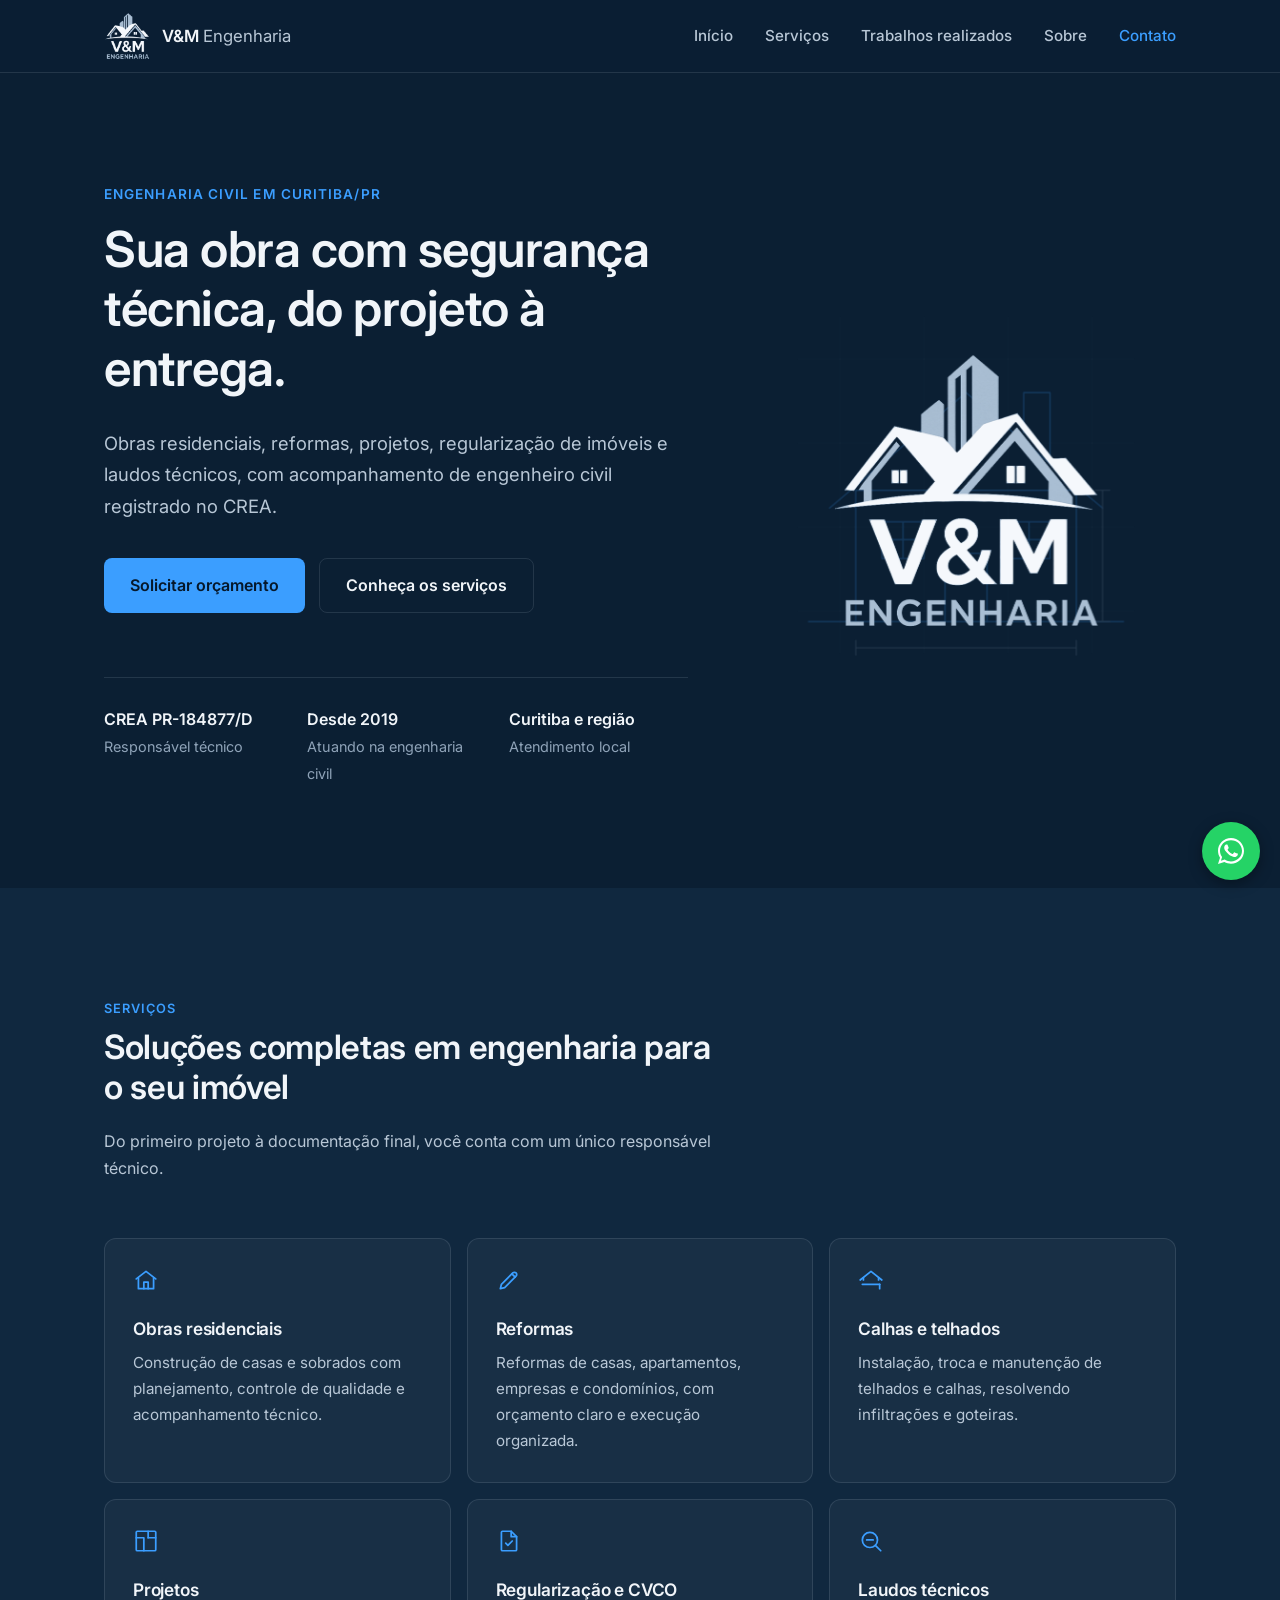
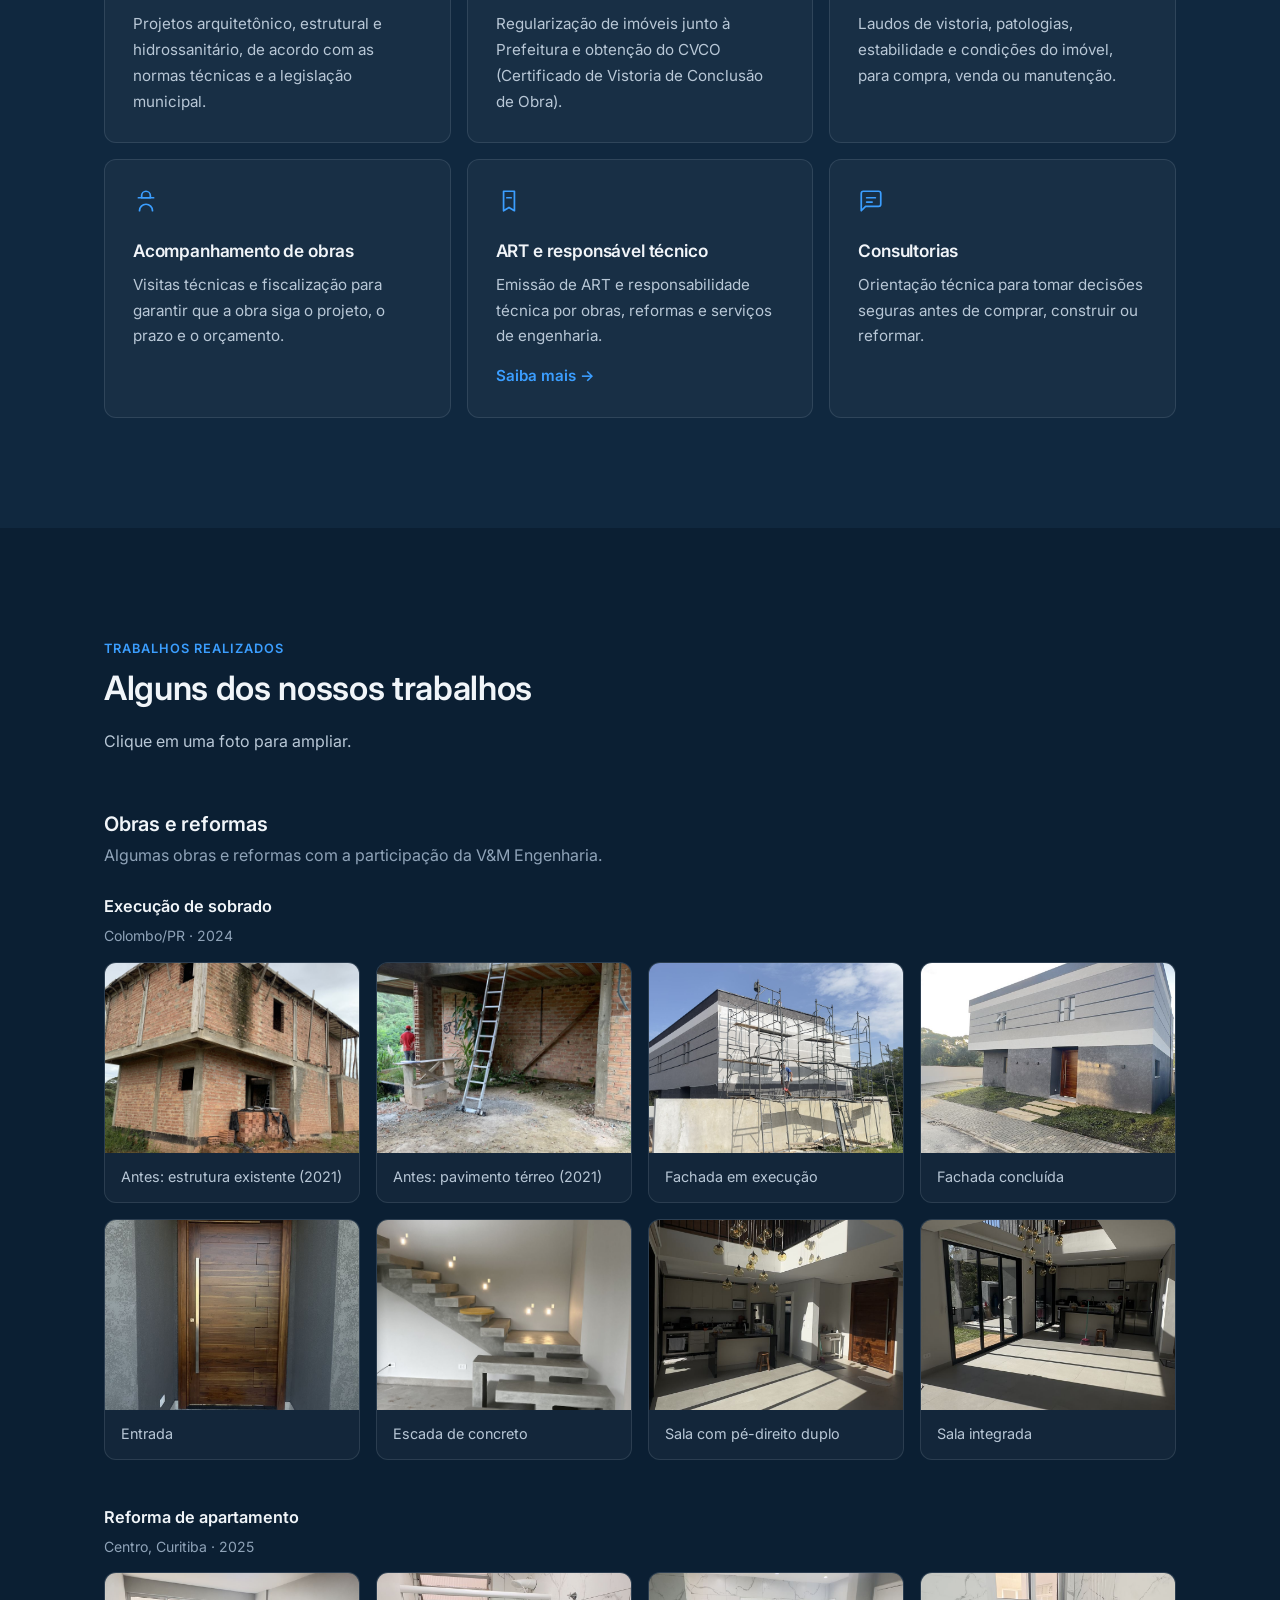
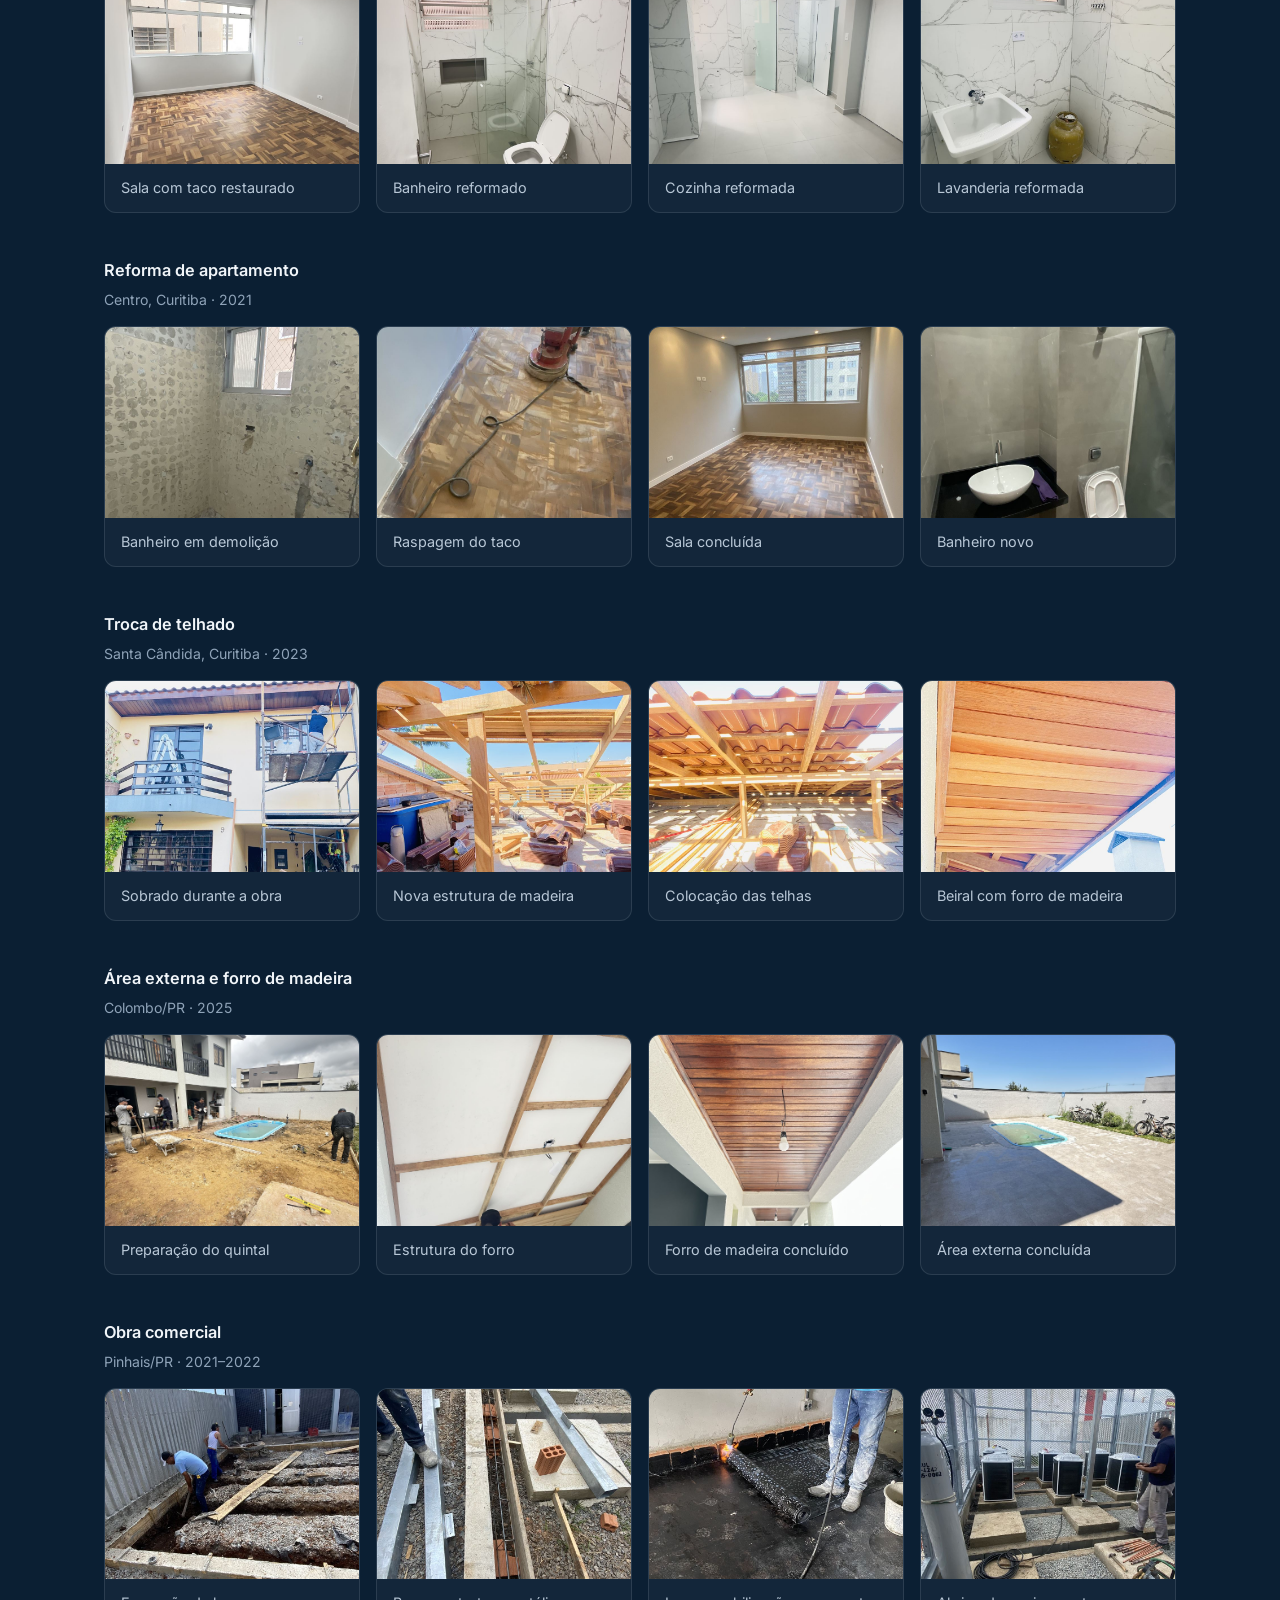
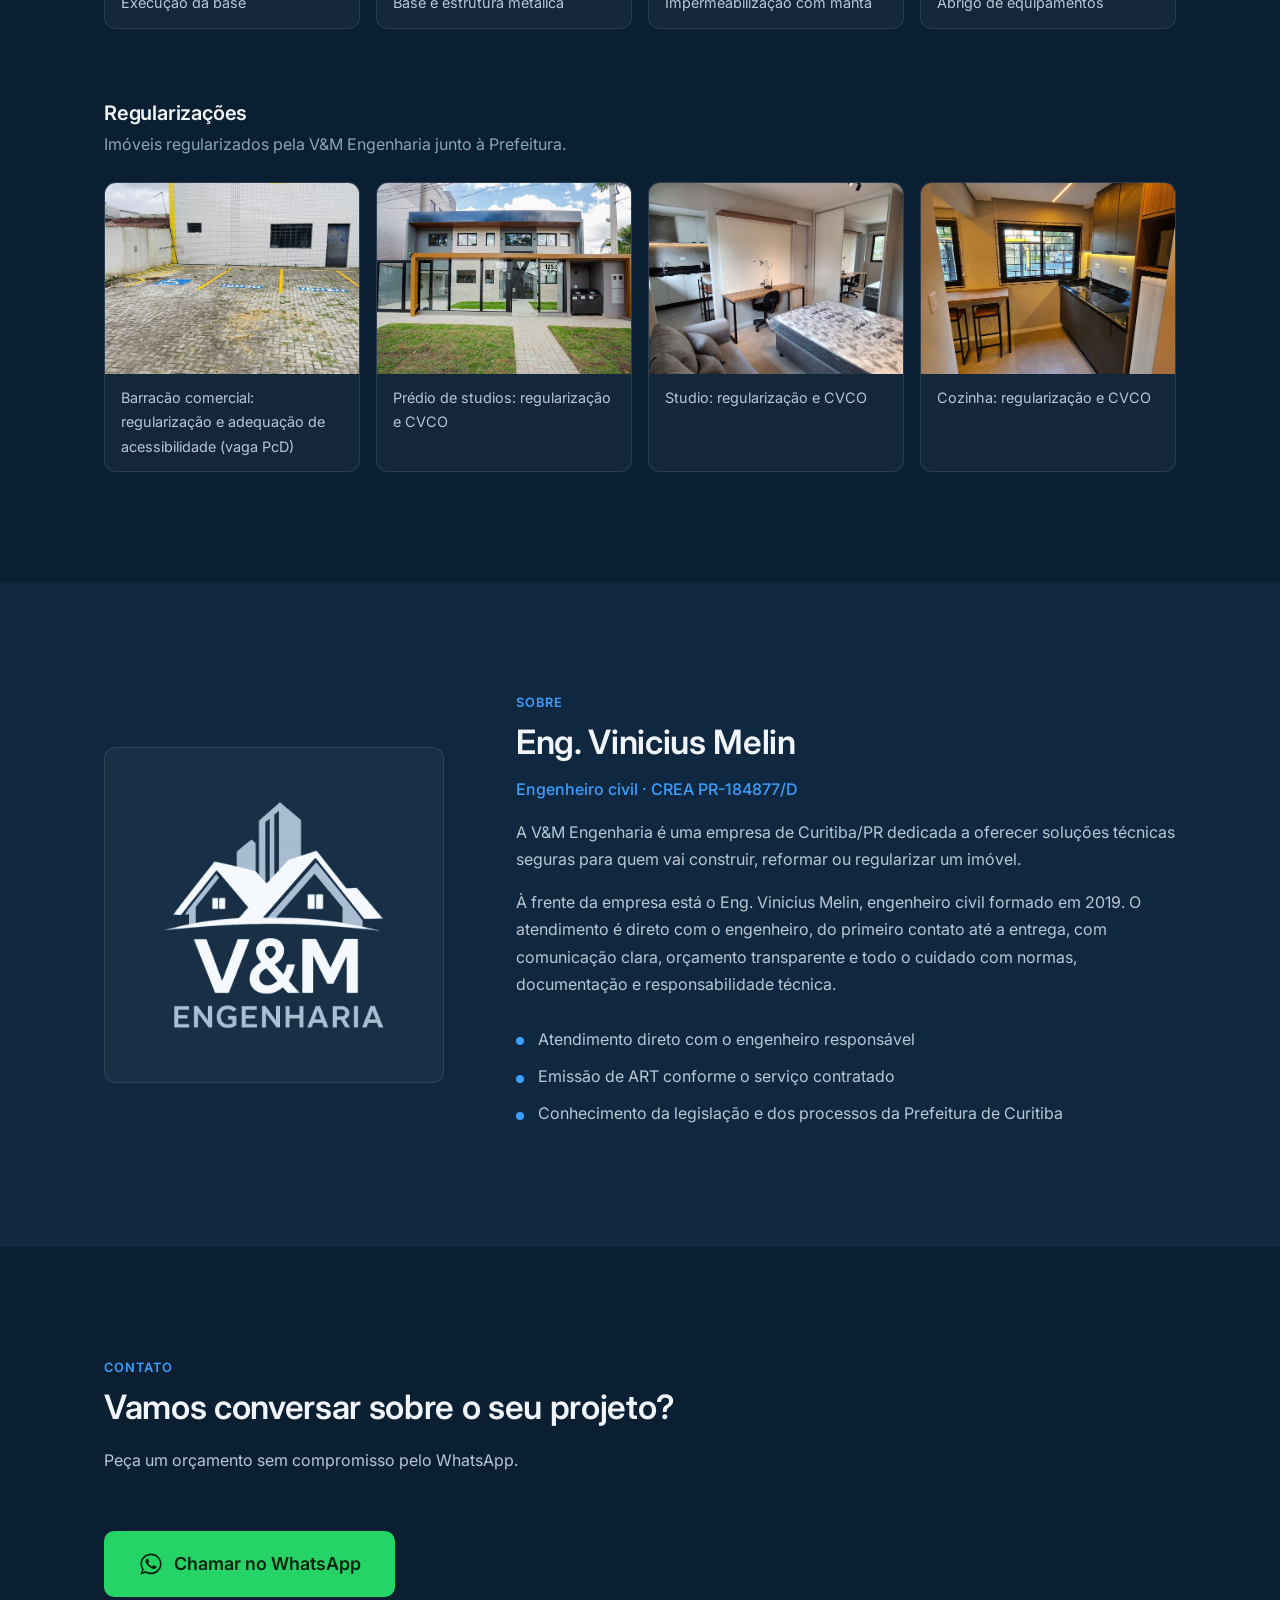
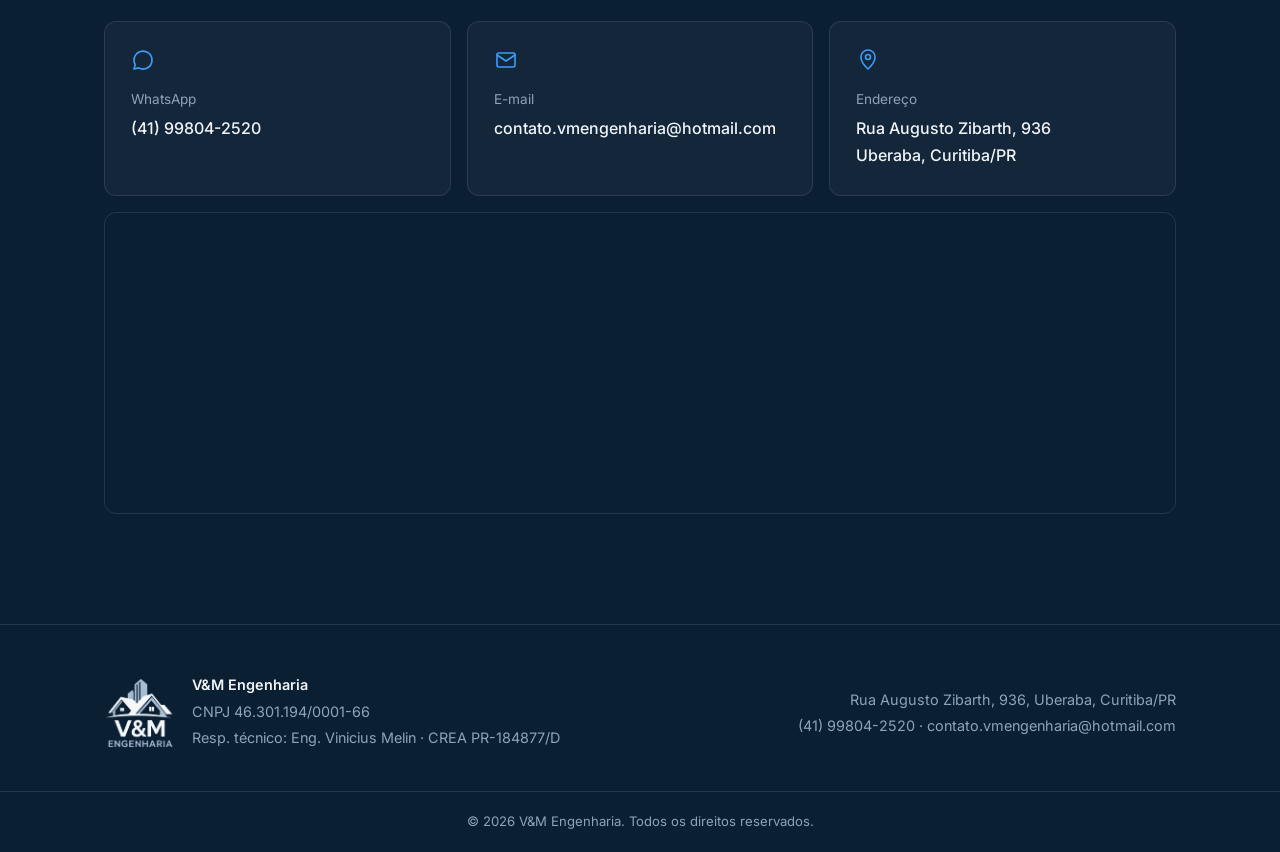
==== commit 8a0b821b: "Trabalhos realizados: obras organizadas por projeto Cada obra com nome, local, ano e fotos; sobrado " ====
--- a/index.html
+++ b/index.html
@@ -161,12 +161,72 @@
         </div>
 
         <h3 class="gallery__title">Obras e reformas</h3>
-        <p class="gallery__subtitle">Obras acompanhadas pela V&amp;M Engenharia.</p>
-        <div class="gallery">
-          <figure><img src="fotos-otimizadas/obra-sobrado-estrutura.jpg" alt="Sobrado em fase de estrutura" loading="lazy"><figcaption>Sobrado em fase de estrutura</figcaption></figure>
-          <figure><img src="fotos-otimizadas/obra-sobrado-terreo.jpg" alt="Pavimento térreo de sobrado em execução" loading="lazy"><figcaption>Sobrado: pavimento térreo em execução</figcaption></figure>
-          <figure><img src="fotos-otimizadas/obra-troca-telhado.jpg" alt="Troca de telhado" loading="lazy"><figcaption>Troca de telhado</figcaption></figure>
-          <figure><img src="fotos-otimizadas/obra-apartamento-antes.jpg" alt="Apartamento antes da reforma" loading="lazy"><figcaption>Apartamento antes da reforma</figcaption></figure>
+        <p class="gallery__subtitle">Algumas obras e reformas com a participação da V&amp;M Engenharia.</p>
+        <div class="obras">
+          <div class="obra">
+            <h4 class="obra__nome">Execução de sobrado</h4>
+            <p class="obra__info">Colombo/PR · 2024</p>
+            <div class="gallery">
+              <figure><img src="fotos-otimizadas/obra-sobrado-colombo-antes.jpg" alt="Estrutura de tijolos existente antes da obra" loading="lazy"><figcaption>Antes: estrutura existente (2021)</figcaption></figure>
+              <figure><img src="fotos-otimizadas/obra-sobrado-colombo-antes-terreo.jpg" alt="Pavimento térreo antes da obra" loading="lazy"><figcaption>Antes: pavimento térreo (2021)</figcaption></figure>
+              <figure><img src="fotos-otimizadas/obra-sobrado-colombo-execucao.jpg" alt="Sobrado em execução, com andaimes na fachada" loading="lazy"><figcaption>Fachada em execução</figcaption></figure>
+              <figure><img src="fotos-otimizadas/obra-sobrado-colombo-fachada.jpg" alt="Fachada do sobrado concluída" loading="lazy"><figcaption>Fachada concluída</figcaption></figure>
+              <figure><img src="fotos-otimizadas/obra-sobrado-colombo-entrada.jpg" alt="Porta de entrada em madeira" loading="lazy"><figcaption>Entrada</figcaption></figure>
+              <figure><img src="fotos-otimizadas/obra-sobrado-colombo-escada.jpg" alt="Escada de concreto com degraus em balanço" loading="lazy"><figcaption>Escada de concreto</figcaption></figure>
+              <figure><img src="fotos-otimizadas/obra-sobrado-colombo-sala.jpg" alt="Sala com pé-direito duplo" loading="lazy"><figcaption>Sala com pé-direito duplo</figcaption></figure>
+              <figure><img src="fotos-otimizadas/obra-sobrado-colombo-sala-2.jpg" alt="Sala integrada com portas de vidro" loading="lazy"><figcaption>Sala integrada</figcaption></figure>
+            </div>
+          </div>
+          <div class="obra">
+            <h4 class="obra__nome">Reforma de apartamento</h4>
+            <p class="obra__info">Centro, Curitiba · 2025</p>
+            <div class="gallery">
+              <figure><img src="fotos-otimizadas/obra-apto-centro-2025-sala.jpg" alt="Sala com piso de taco restaurado" loading="lazy"><figcaption>Sala com taco restaurado</figcaption></figure>
+              <figure><img src="fotos-otimizadas/obra-apto-centro-2025-banheiro.jpg" alt="Banheiro reformado com porcelanato marmorizado" loading="lazy"><figcaption>Banheiro reformado</figcaption></figure>
+              <figure><img src="fotos-otimizadas/obra-apto-centro-2025-cozinha.jpg" alt="Cozinha reformada com porcelanato" loading="lazy"><figcaption>Cozinha reformada</figcaption></figure>
+              <figure><img src="fotos-otimizadas/obra-apto-centro-2025-lavanderia.jpg" alt="Lavanderia reformada" loading="lazy"><figcaption>Lavanderia reformada</figcaption></figure>
+            </div>
+          </div>
+          <div class="obra">
+            <h4 class="obra__nome">Reforma de apartamento</h4>
+            <p class="obra__info">Centro, Curitiba · 2021</p>
+            <div class="gallery">
+              <figure><img src="fotos-otimizadas/obra-apto-centro-2021-demolicao.jpg" alt="Banheiro com revestimento removido" loading="lazy"><figcaption>Banheiro em demolição</figcaption></figure>
+              <figure><img src="fotos-otimizadas/obra-apto-centro-2021-taco.jpg" alt="Raspagem do piso de taco" loading="lazy"><figcaption>Raspagem do taco</figcaption></figure>
+              <figure><img src="fotos-otimizadas/obra-apto-centro-2021-sala.jpg" alt="Sala concluída com taco restaurado" loading="lazy"><figcaption>Sala concluída</figcaption></figure>
+              <figure><img src="fotos-otimizadas/obra-apto-centro-2021-banheiro.jpg" alt="Banheiro novo concluído" loading="lazy"><figcaption>Banheiro novo</figcaption></figure>
+            </div>
+          </div>
+          <div class="obra">
+            <h4 class="obra__nome">Troca de telhado</h4>
+            <p class="obra__info">Santa Cândida, Curitiba · 2023</p>
+            <div class="gallery">
+              <figure><img src="fotos-otimizadas/obra-telhado-santa-candida-fachada.jpg" alt="Sobrado com andaime durante a troca do telhado" loading="lazy"><figcaption>Sobrado durante a obra</figcaption></figure>
+              <figure><img src="fotos-otimizadas/obra-telhado-santa-candida-estrutura.jpg" alt="Nova estrutura de madeira do telhado" loading="lazy"><figcaption>Nova estrutura de madeira</figcaption></figure>
+              <figure><img src="fotos-otimizadas/obra-telhado-santa-candida-telhas.jpg" alt="Colocação das telhas" loading="lazy"><figcaption>Colocação das telhas</figcaption></figure>
+              <figure><img src="fotos-otimizadas/obra-telhado-santa-candida-beiral.jpg" alt="Beiral com forro de madeira" loading="lazy"><figcaption>Beiral com forro de madeira</figcaption></figure>
+            </div>
+          </div>
+          <div class="obra">
+            <h4 class="obra__nome">Área externa e forro de madeira</h4>
+            <p class="obra__info">Colombo/PR · 2025</p>
+            <div class="gallery">
+              <figure><img src="fotos-otimizadas/obra-casa-colombo-quintal.jpg" alt="Preparação do quintal ao redor da piscina" loading="lazy"><figcaption>Preparação do quintal</figcaption></figure>
+              <figure><img src="fotos-otimizadas/obra-casa-colombo-forro-estrutura.jpg" alt="Estrutura do forro da varanda" loading="lazy"><figcaption>Estrutura do forro</figcaption></figure>
+              <figure><img src="fotos-otimizadas/obra-casa-colombo-forro.jpg" alt="Forro de madeira concluído na varanda" loading="lazy"><figcaption>Forro de madeira concluído</figcaption></figure>
+              <figure><img src="fotos-otimizadas/obra-casa-colombo-area-externa.jpg" alt="Área externa com piso e piscina" loading="lazy"><figcaption>Área externa concluída</figcaption></figure>
+            </div>
+          </div>
+          <div class="obra">
+            <h4 class="obra__nome">Obra comercial</h4>
+            <p class="obra__info">Pinhais/PR · 2021–2022</p>
+            <div class="gallery">
+              <figure><img src="fotos-otimizadas/obra-comercial-pinhais-base.jpg" alt="Execução da base no terreno" loading="lazy"><figcaption>Execução da base</figcaption></figure>
+              <figure><img src="fotos-otimizadas/obra-comercial-pinhais-estrutura.jpg" alt="Base com perfis metálicos" loading="lazy"><figcaption>Base e estrutura metálica</figcaption></figure>
+              <figure><img src="fotos-otimizadas/obra-comercial-pinhais-manta.jpg" alt="Aplicação de manta asfáltica" loading="lazy"><figcaption>Impermeabilização com manta</figcaption></figure>
+              <figure><img src="fotos-otimizadas/obra-comercial-pinhais-gradil.jpg" alt="Abrigo de equipamentos com estrutura metálica e tela" loading="lazy"><figcaption>Abrigo de equipamentos</figcaption></figure>
+            </div>
+          </div>
         </div>
 
         <h3 class="gallery__title">Regularizações</h3>
--- a/css/style.css
+++ b/css/style.css
@@ -179,6 +179,14 @@
 .gallery figure:hover { border-color: rgba(59, 158, 255, .45); }
 .gallery img { width: 100%; aspect-ratio: 4 / 3; object-fit: cover; }
 .gallery figcaption { padding: 12px 16px; font-size: .9rem; color: var(--texto); }
+
+/* Obras: cada obra com nome, local/ano e 4 fotos */
+.obras { margin-bottom: 72px; }
+.obra { margin-bottom: 44px; }
+.obra:last-child { margin-bottom: 0; }
+.obra__nome { font-size: 1.02rem; font-weight: 600; color: var(--titulo); margin: 0 0 .2em; }
+.obra__info { font-size: .88rem; color: var(--texto-suave); margin: 0 0 14px; }
+.obra .gallery { margin-bottom: 0; }
 
 /* ---------- Sobre ---------- */
 .about { display: grid; grid-template-columns: 340px 1fr; gap: 72px; align-items: center; }
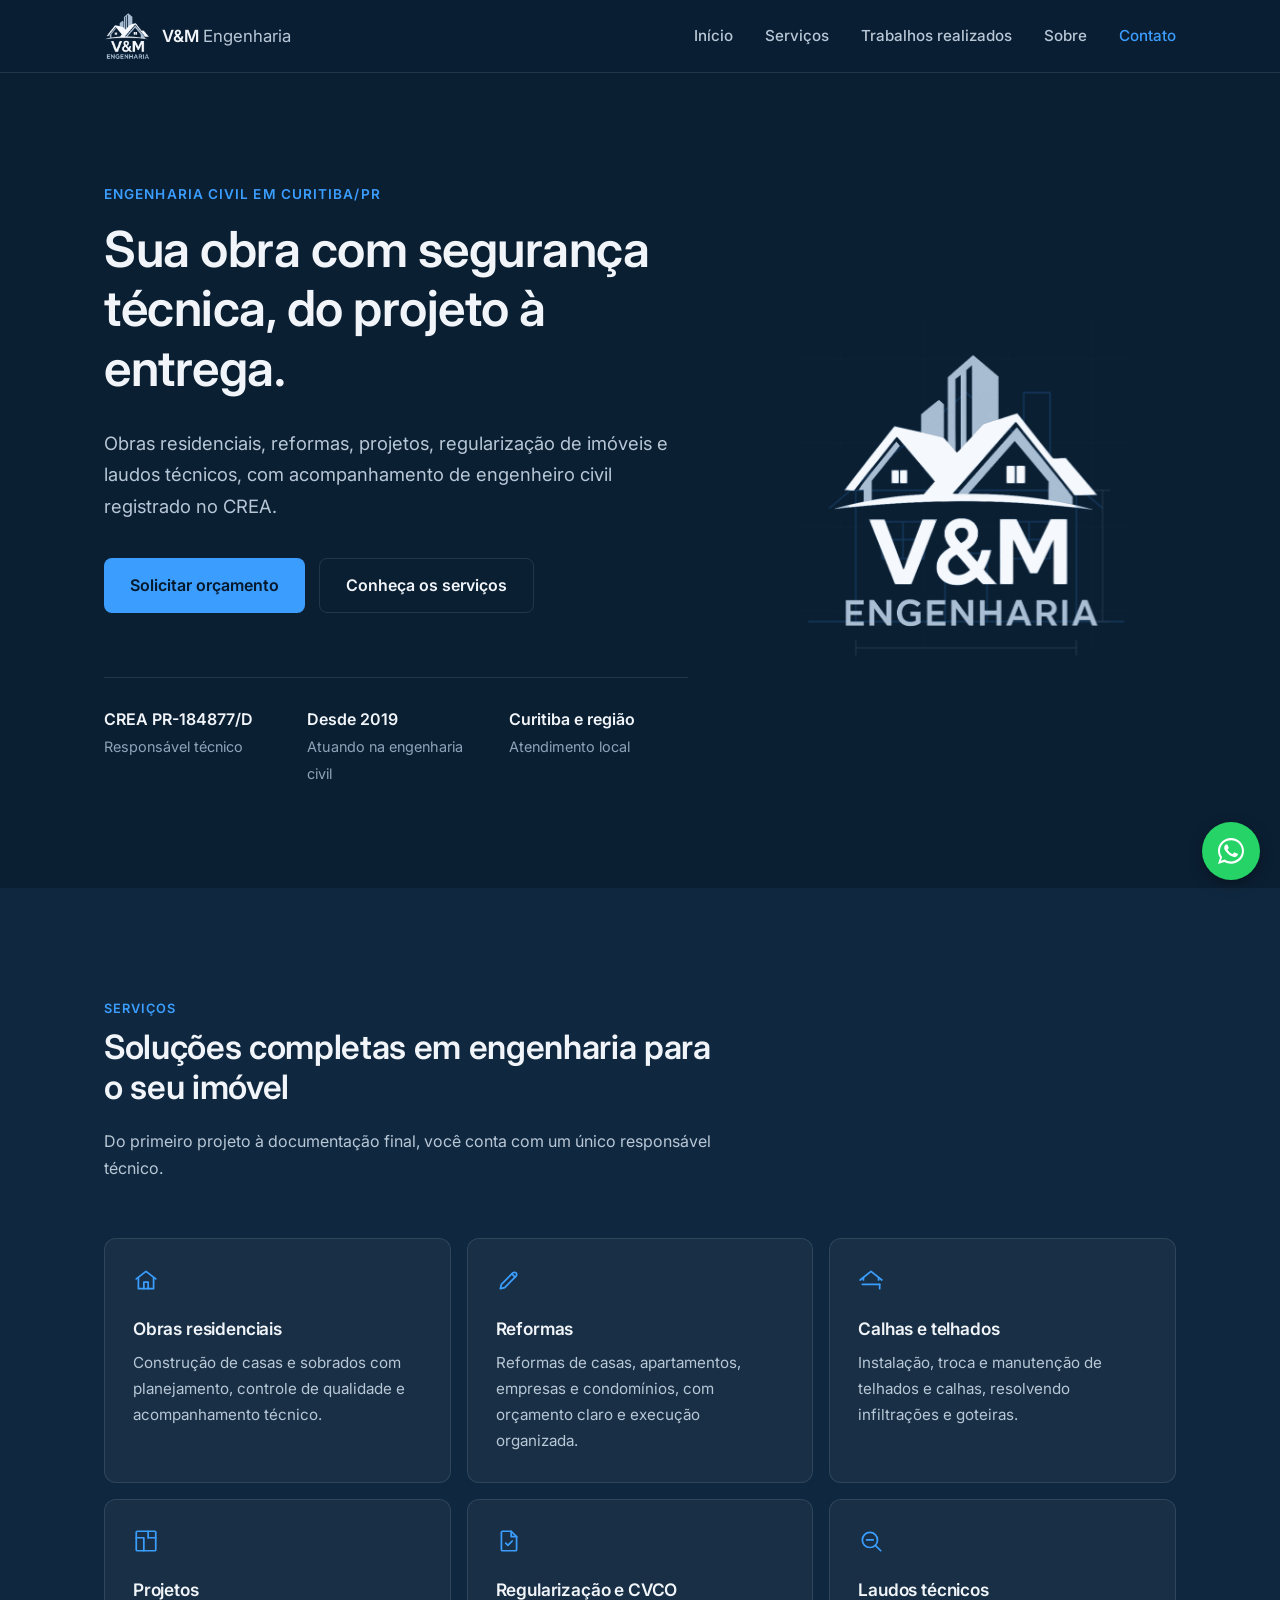
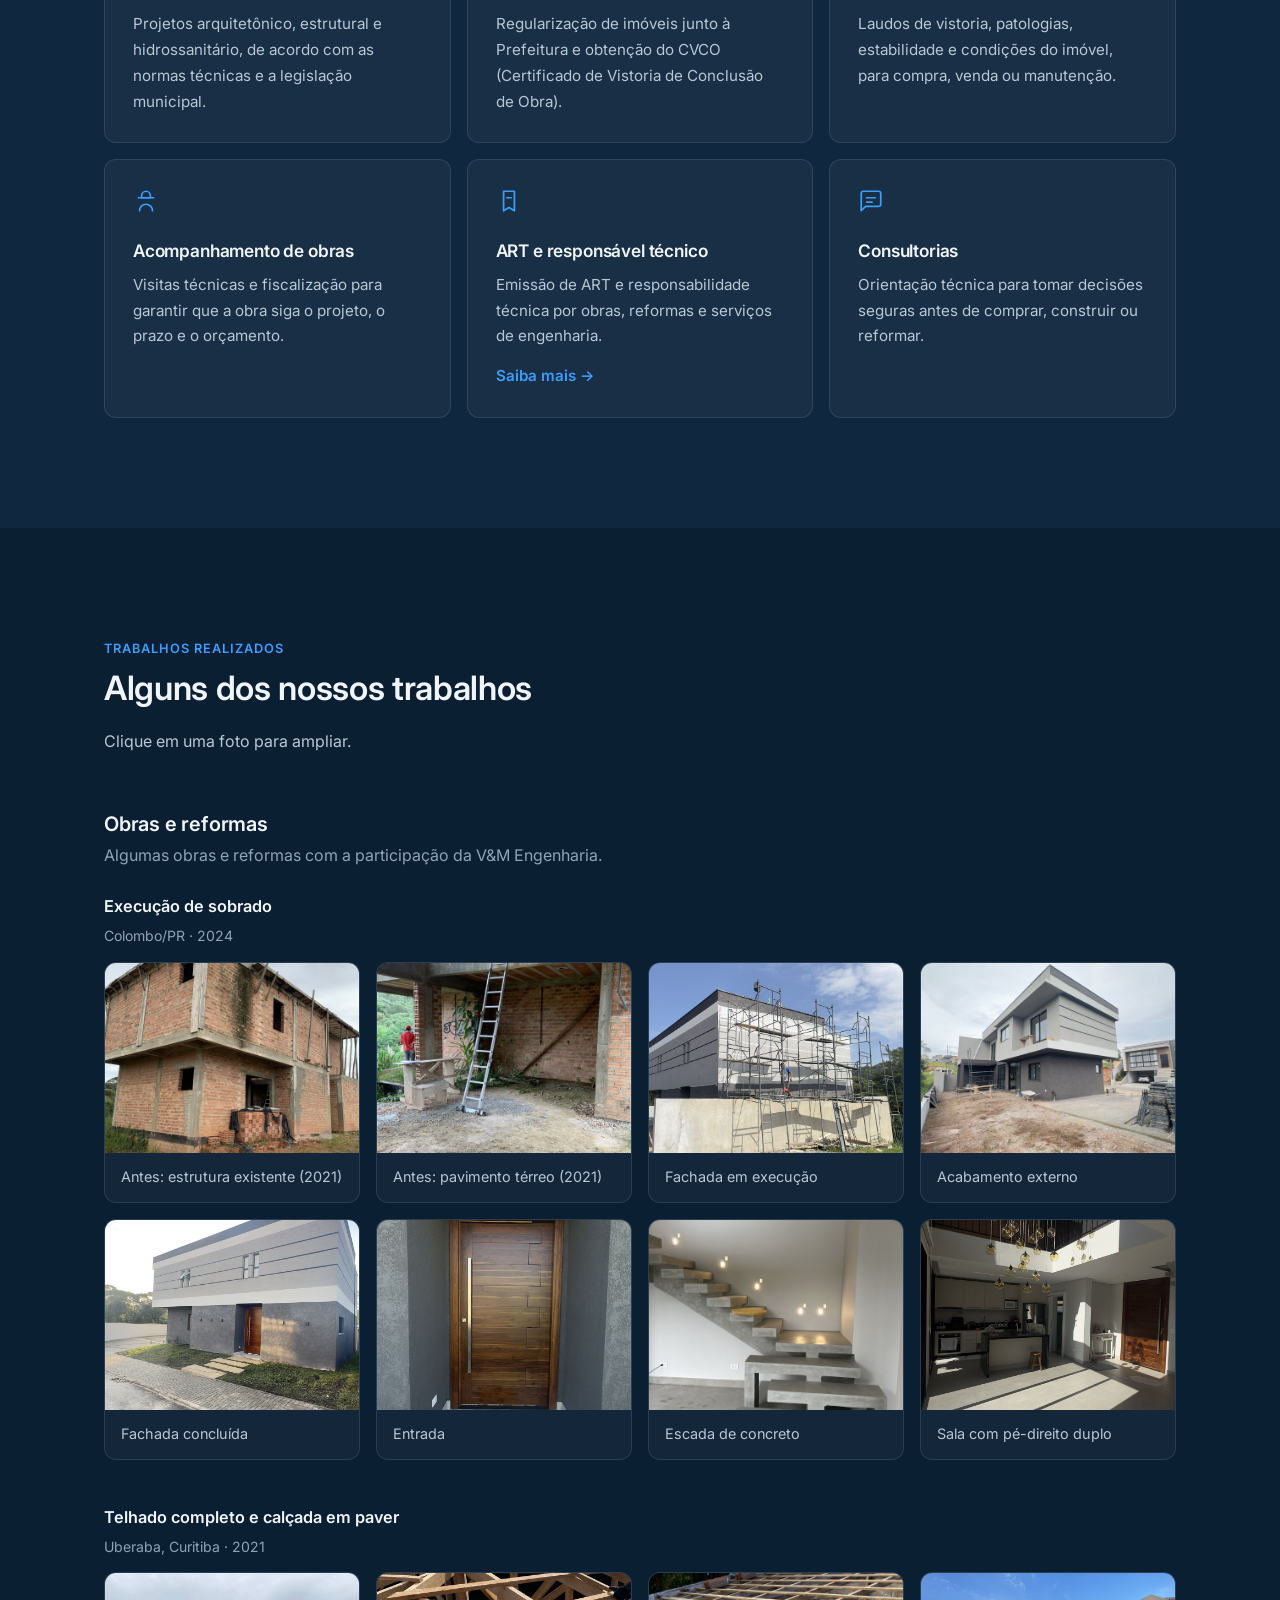
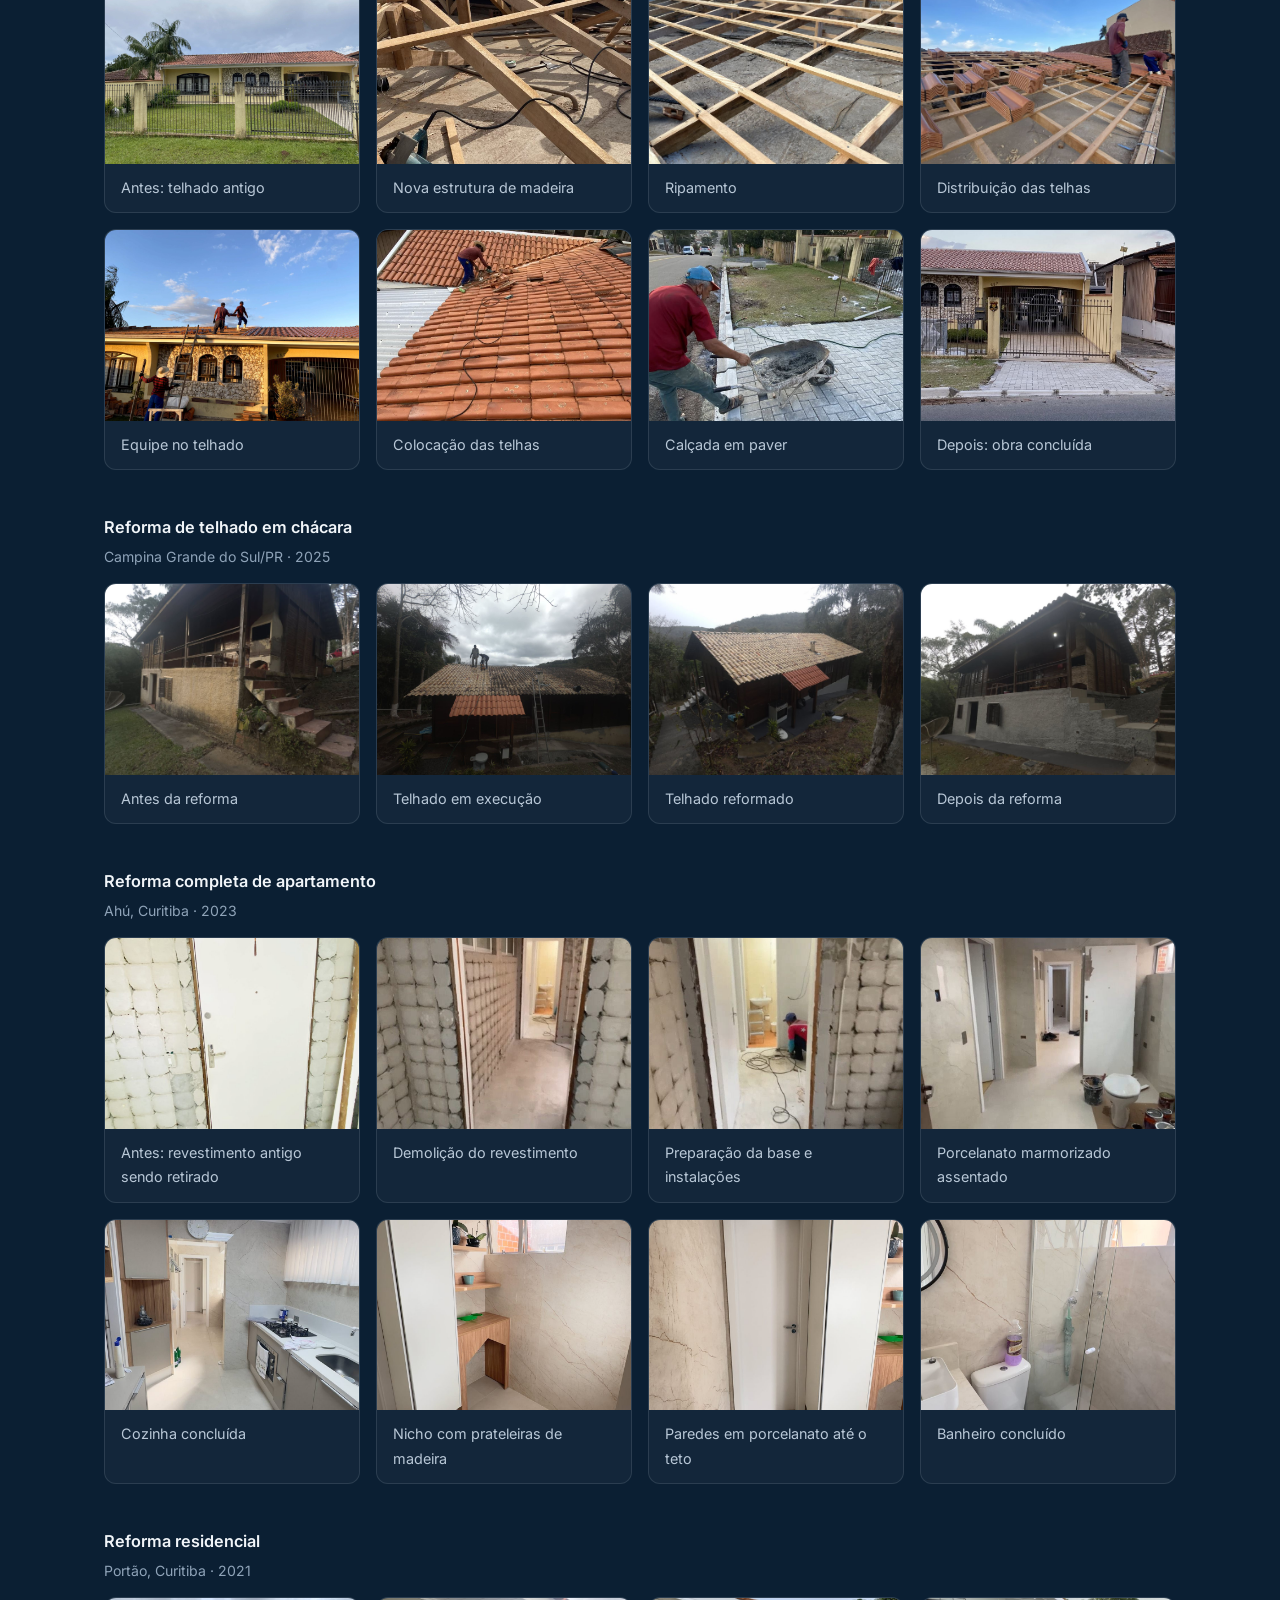
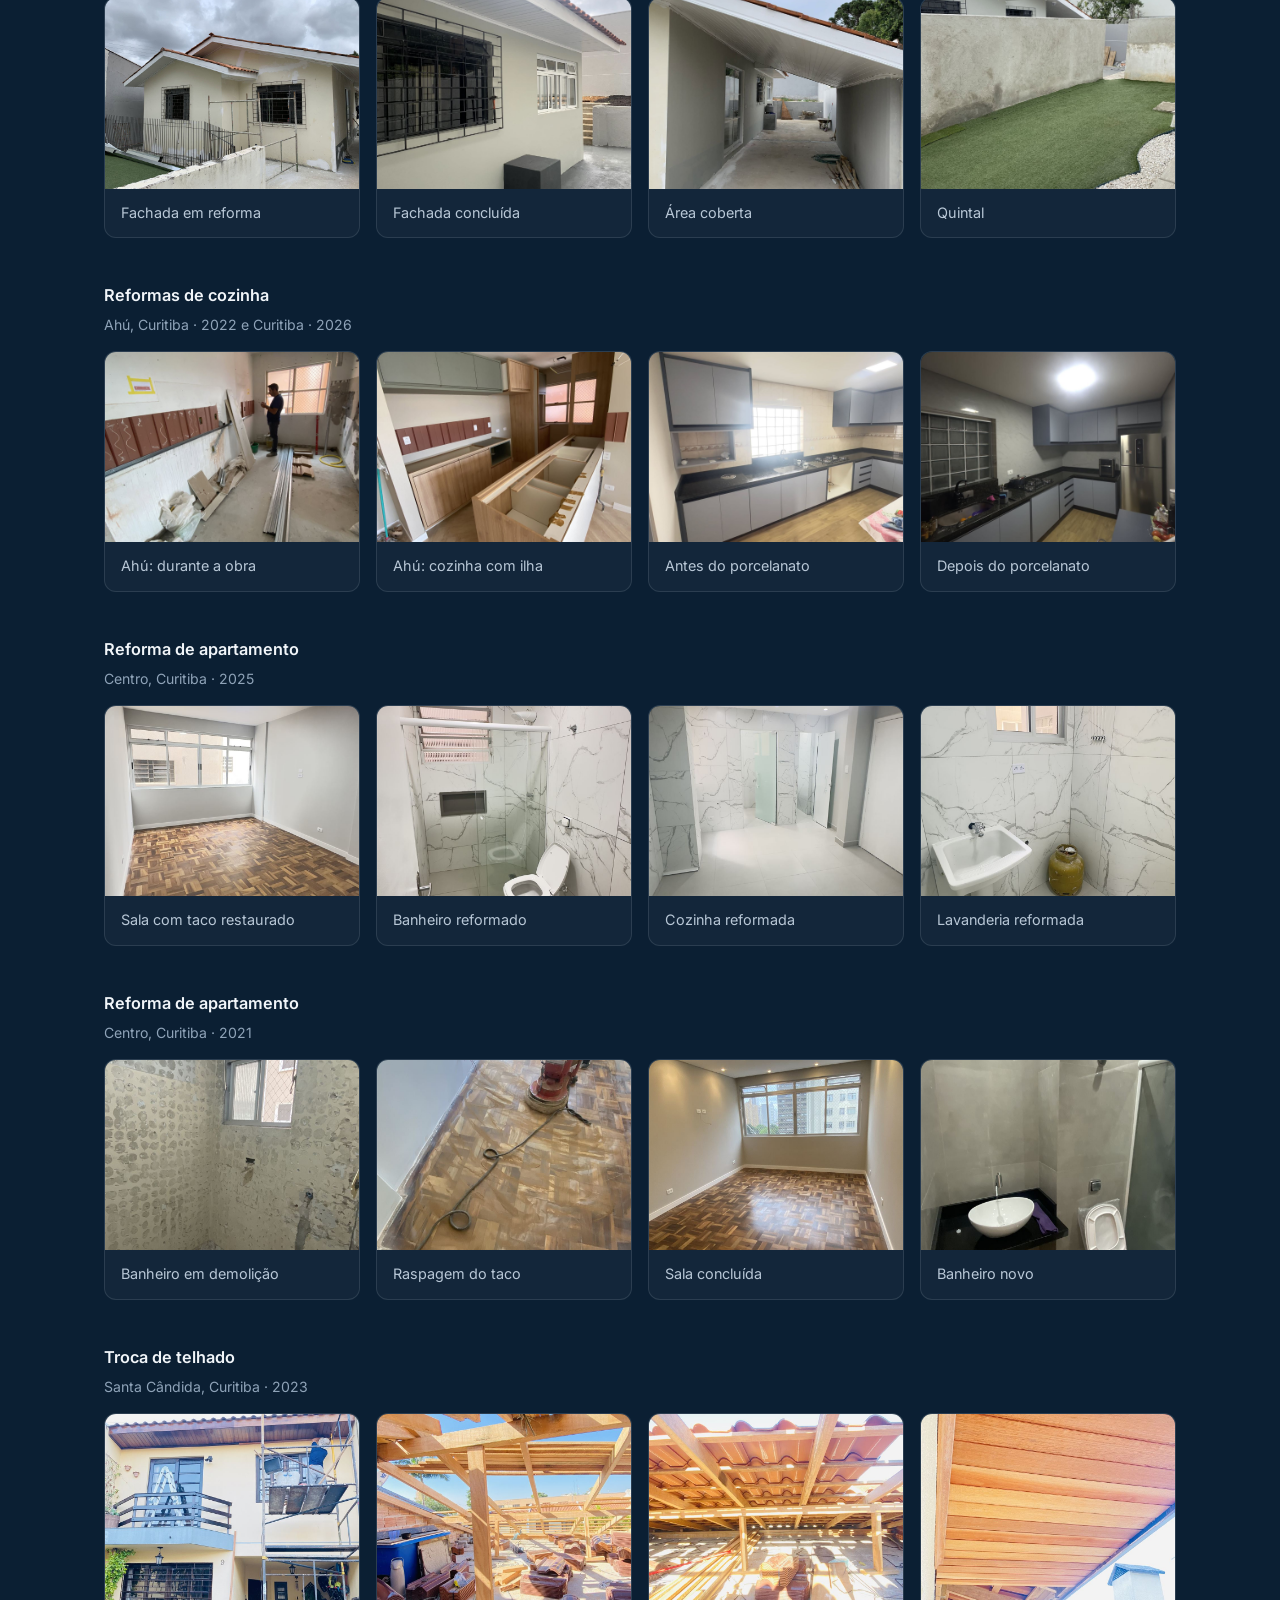
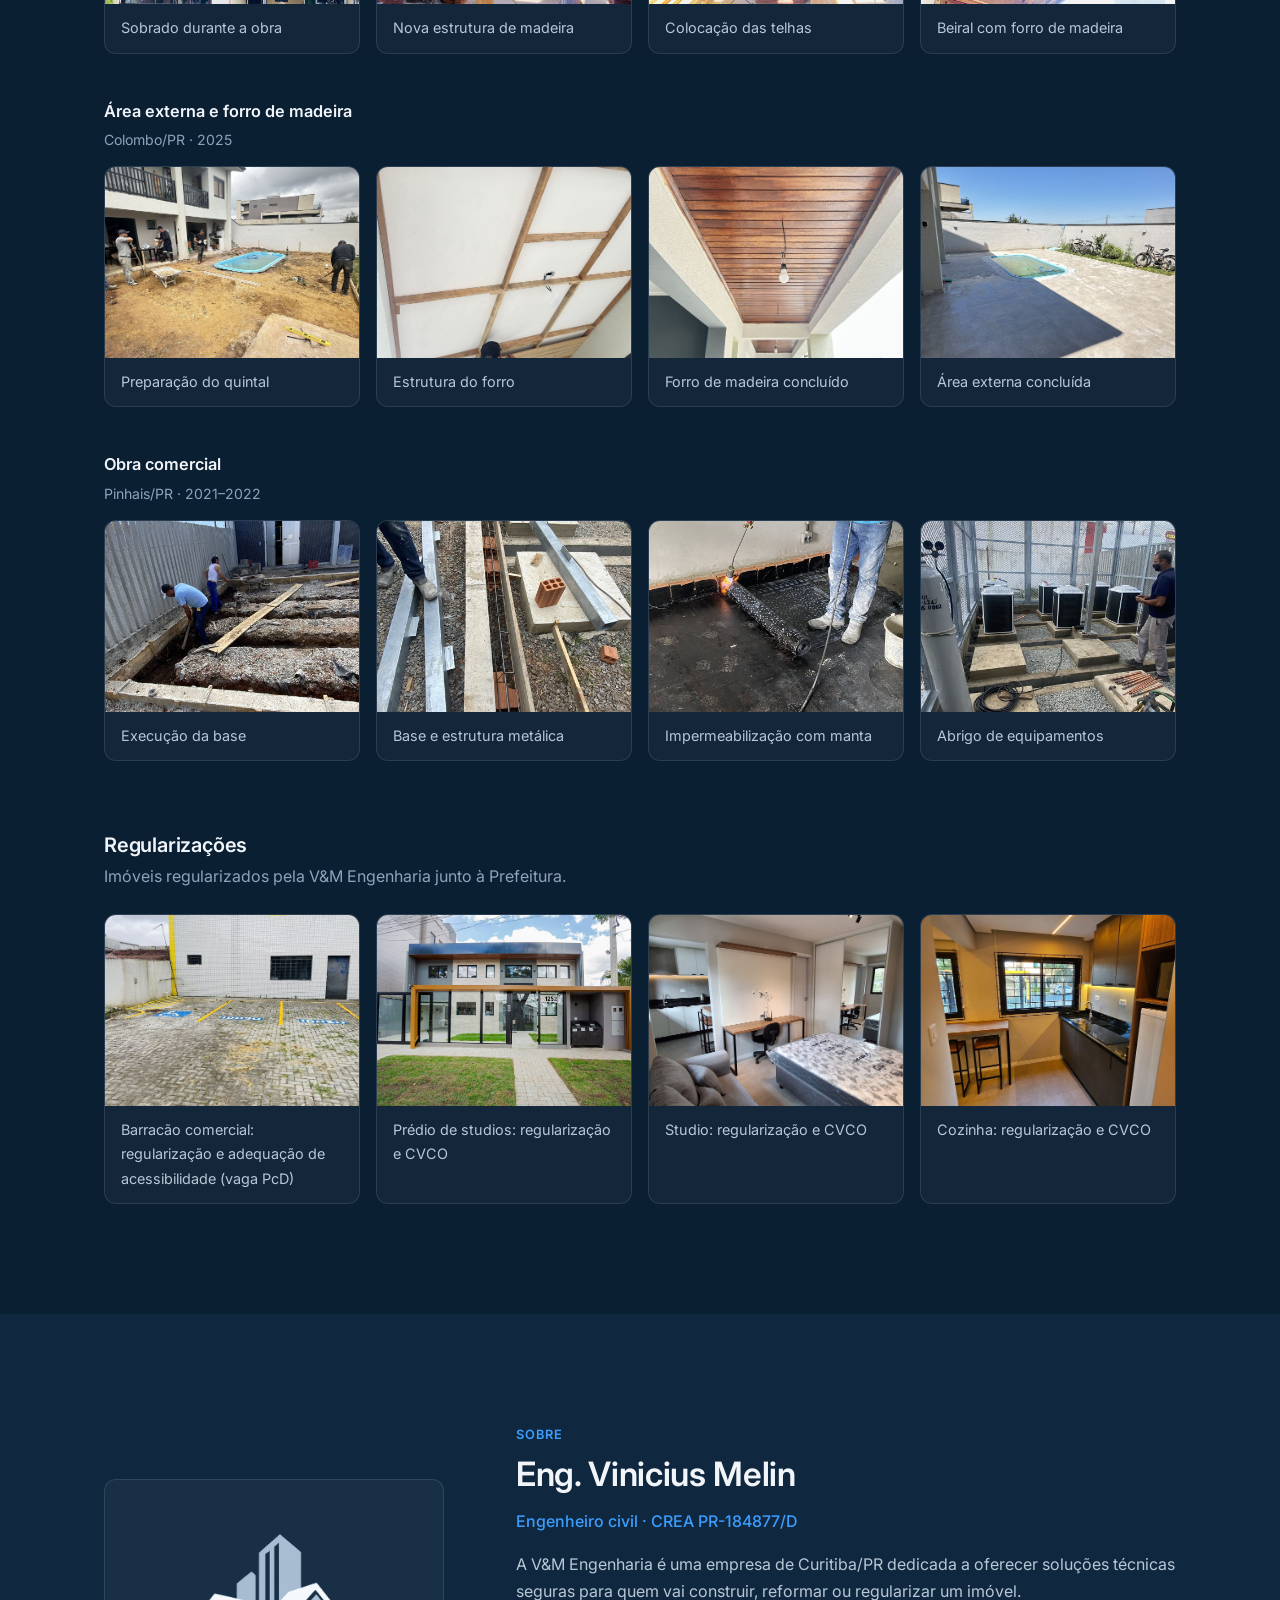
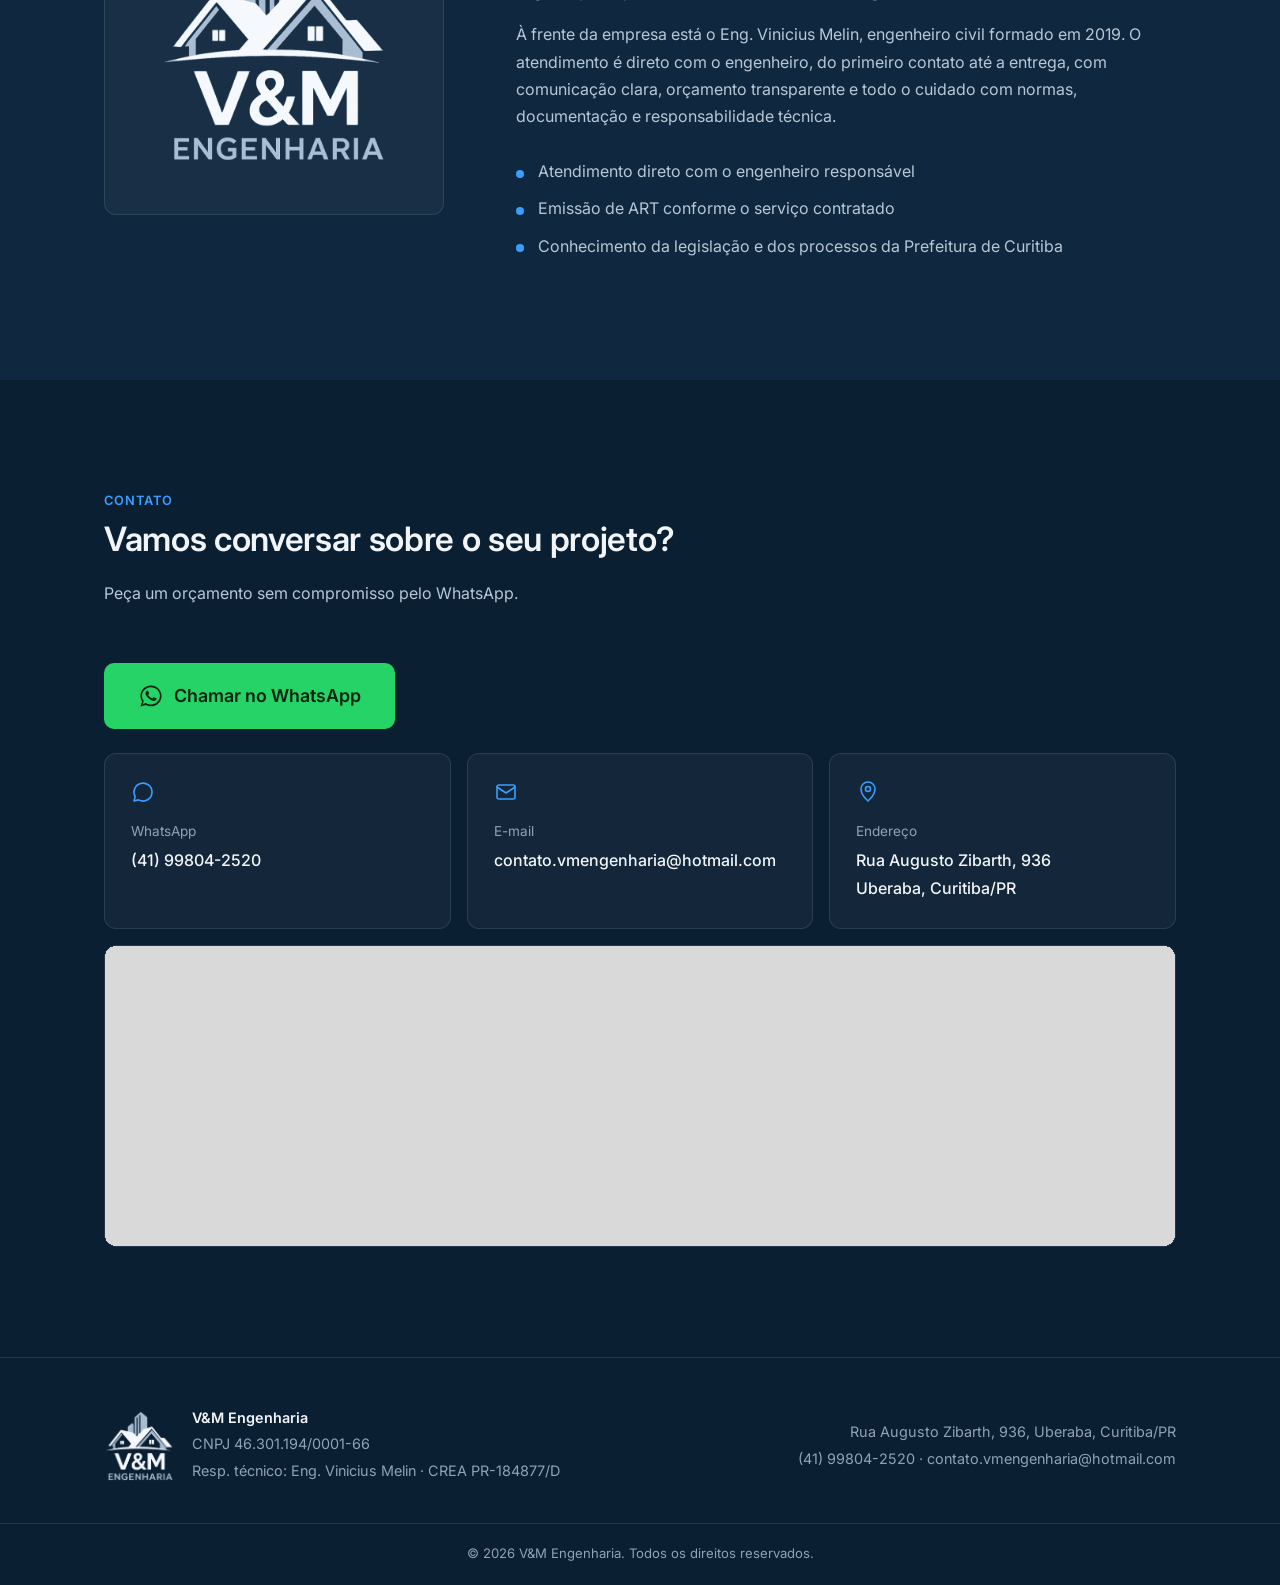
==== commit 44a1fb50: "Trabalhos realizados: novas obras e fotos do Immich - Telhado completo e calçada em paver (Uberaba, " ====
--- a/index.html
+++ b/index.html
@@ -170,11 +170,69 @@
               <figure><img src="fotos-otimizadas/obra-sobrado-colombo-antes.jpg" alt="Estrutura de tijolos existente antes da obra" loading="lazy"><figcaption>Antes: estrutura existente (2021)</figcaption></figure>
               <figure><img src="fotos-otimizadas/obra-sobrado-colombo-antes-terreo.jpg" alt="Pavimento térreo antes da obra" loading="lazy"><figcaption>Antes: pavimento térreo (2021)</figcaption></figure>
               <figure><img src="fotos-otimizadas/obra-sobrado-colombo-execucao.jpg" alt="Sobrado em execução, com andaimes na fachada" loading="lazy"><figcaption>Fachada em execução</figcaption></figure>
+              <figure><img src="fotos-otimizadas/obra-sobrado-colombo-acabamento.jpg" alt="Sobrado na fase de acabamento externo" loading="lazy"><figcaption>Acabamento externo</figcaption></figure>
               <figure><img src="fotos-otimizadas/obra-sobrado-colombo-fachada.jpg" alt="Fachada do sobrado concluída" loading="lazy"><figcaption>Fachada concluída</figcaption></figure>
               <figure><img src="fotos-otimizadas/obra-sobrado-colombo-entrada.jpg" alt="Porta de entrada em madeira" loading="lazy"><figcaption>Entrada</figcaption></figure>
               <figure><img src="fotos-otimizadas/obra-sobrado-colombo-escada.jpg" alt="Escada de concreto com degraus em balanço" loading="lazy"><figcaption>Escada de concreto</figcaption></figure>
               <figure><img src="fotos-otimizadas/obra-sobrado-colombo-sala.jpg" alt="Sala com pé-direito duplo" loading="lazy"><figcaption>Sala com pé-direito duplo</figcaption></figure>
-              <figure><img src="fotos-otimizadas/obra-sobrado-colombo-sala-2.jpg" alt="Sala integrada com portas de vidro" loading="lazy"><figcaption>Sala integrada</figcaption></figure>
+            </div>
+          </div>
+          <div class="obra">
+            <h4 class="obra__nome">Telhado completo e calçada em paver</h4>
+            <p class="obra__info">Uberaba, Curitiba · 2021</p>
+            <div class="gallery">
+              <figure><img src="fotos-otimizadas/obra-telhado-uberaba-antes.jpg" alt="Casa com o telhado antigo, antes da obra" loading="lazy"><figcaption>Antes: telhado antigo</figcaption></figure>
+              <figure><img src="fotos-otimizadas/obra-telhado-uberaba-estrutura.jpg" alt="Montagem da nova estrutura de madeira do telhado" loading="lazy"><figcaption>Nova estrutura de madeira</figcaption></figure>
+              <figure><img src="fotos-otimizadas/obra-telhado-uberaba-ripamento.jpg" alt="Ripamento do telhado concluído" loading="lazy"><figcaption>Ripamento</figcaption></figure>
+              <figure><img src="fotos-otimizadas/obra-telhado-uberaba-telhas.jpg" alt="Telhas distribuídas sobre o ripamento" loading="lazy"><figcaption>Distribuição das telhas</figcaption></figure>
+              <figure><img src="fotos-otimizadas/obra-telhado-uberaba-equipe.jpg" alt="Equipe trabalhando sobre o telhado" loading="lazy"><figcaption>Equipe no telhado</figcaption></figure>
+              <figure><img src="fotos-otimizadas/obra-telhado-uberaba-colocacao.jpg" alt="Colocação das telhas cerâmicas" loading="lazy"><figcaption>Colocação das telhas</figcaption></figure>
+              <figure><img src="fotos-otimizadas/obra-telhado-uberaba-paver.jpg" alt="Assentamento da calçada em paver" loading="lazy"><figcaption>Calçada em paver</figcaption></figure>
+              <figure><img src="fotos-otimizadas/obra-telhado-uberaba-depois.jpg" alt="Casa concluída com telhado novo e calçada em paver" loading="lazy"><figcaption>Depois: obra concluída</figcaption></figure>
+            </div>
+          </div>
+          <div class="obra">
+            <h4 class="obra__nome">Reforma de telhado em chácara</h4>
+            <p class="obra__info">Campina Grande do Sul/PR · 2025</p>
+            <div class="gallery">
+              <figure><img src="fotos-otimizadas/obra-chacara-antes.jpg" alt="Casa de madeira da chácara antes da reforma" loading="lazy"><figcaption>Antes da reforma</figcaption></figure>
+              <figure><img src="fotos-otimizadas/obra-chacara-telhado-obra.jpg" alt="Equipe trabalhando no telhado da casa" loading="lazy"><figcaption>Telhado em execução</figcaption></figure>
+              <figure><img src="fotos-otimizadas/obra-chacara-telhado.jpg" alt="Telhado reformado da casa de madeira" loading="lazy"><figcaption>Telhado reformado</figcaption></figure>
+              <figure><img src="fotos-otimizadas/obra-chacara-depois.jpg" alt="Casa da chácara após a reforma" loading="lazy"><figcaption>Depois da reforma</figcaption></figure>
+            </div>
+          </div>
+          <div class="obra">
+            <h4 class="obra__nome">Reforma completa de apartamento</h4>
+            <p class="obra__info">Ahú, Curitiba · 2023</p>
+            <div class="gallery">
+              <figure><img src="fotos-otimizadas/obra-apto-ahu-antes.jpg" alt="Revestimento antigo sendo retirado das paredes" loading="lazy"><figcaption>Antes: revestimento antigo sendo retirado</figcaption></figure>
+              <figure><img src="fotos-otimizadas/obra-apto-ahu-demolicao.jpg" alt="Corredor durante a demolição do revestimento" loading="lazy"><figcaption>Demolição do revestimento</figcaption></figure>
+              <figure><img src="fotos-otimizadas/obra-apto-ahu-preparacao.jpg" alt="Profissional preparando a base e as instalações" loading="lazy"><figcaption>Preparação da base e instalações</figcaption></figure>
+              <figure><img src="fotos-otimizadas/obra-apto-ahu-porcelanato.jpg" alt="Corredor com porcelanato marmorizado assentado" loading="lazy"><figcaption>Porcelanato marmorizado assentado</figcaption></figure>
+              <figure><img src="fotos-otimizadas/obra-apto-ahu-cozinha.jpg" alt="Cozinha concluída com porcelanato marmorizado" loading="lazy"><figcaption>Cozinha concluída</figcaption></figure>
+              <figure><img src="fotos-otimizadas/obra-apto-ahu-nicho.jpg" alt="Nicho com prateleiras de madeira" loading="lazy"><figcaption>Nicho com prateleiras de madeira</figcaption></figure>
+              <figure><img src="fotos-otimizadas/obra-apto-ahu-paredes.jpg" alt="Paredes revestidas em porcelanato até o teto" loading="lazy"><figcaption>Paredes em porcelanato até o teto</figcaption></figure>
+              <figure><img src="fotos-otimizadas/obra-apto-ahu-banheiro.jpg" alt="Banheiro concluído com box de vidro" loading="lazy"><figcaption>Banheiro concluído</figcaption></figure>
+            </div>
+          </div>
+          <div class="obra">
+            <h4 class="obra__nome">Reforma residencial</h4>
+            <p class="obra__info">Portão, Curitiba · 2021</p>
+            <div class="gallery">
+              <figure><img src="fotos-otimizadas/obra-portao-fachada-obra.jpg" alt="Casa com andaime durante a reforma" loading="lazy"><figcaption>Fachada em reforma</figcaption></figure>
+              <figure><img src="fotos-otimizadas/obra-portao-fachada.jpg" alt="Fachada lateral pintada" loading="lazy"><figcaption>Fachada concluída</figcaption></figure>
+              <figure><img src="fotos-otimizadas/obra-portao-area-coberta.jpg" alt="Área lateral coberta" loading="lazy"><figcaption>Área coberta</figcaption></figure>
+              <figure><img src="fotos-otimizadas/obra-portao-quintal.jpg" alt="Quintal com muro novo e grama sintética" loading="lazy"><figcaption>Quintal</figcaption></figure>
+            </div>
+          </div>
+          <div class="obra">
+            <h4 class="obra__nome">Reformas de cozinha</h4>
+            <p class="obra__info">Ahú, Curitiba · 2022 e Curitiba · 2026</p>
+            <div class="gallery">
+              <figure><img src="fotos-otimizadas/obra-cozinha-ahu-obra.jpg" alt="Apartamento durante a reforma" loading="lazy"><figcaption>Ahú: durante a obra</figcaption></figure>
+              <figure><img src="fotos-otimizadas/obra-cozinha-ahu.jpg" alt="Cozinha planejada com ilha" loading="lazy"><figcaption>Ahú: cozinha com ilha</figcaption></figure>
+              <figure><img src="fotos-otimizadas/obra-cozinha-antes.jpg" alt="Cozinha antes da troca do piso" loading="lazy"><figcaption>Antes do porcelanato</figcaption></figure>
+              <figure><img src="fotos-otimizadas/obra-cozinha-depois.jpg" alt="Cozinha com porcelanato novo" loading="lazy"><figcaption>Depois do porcelanato</figcaption></figure>
             </div>
           </div>
           <div class="obra">
